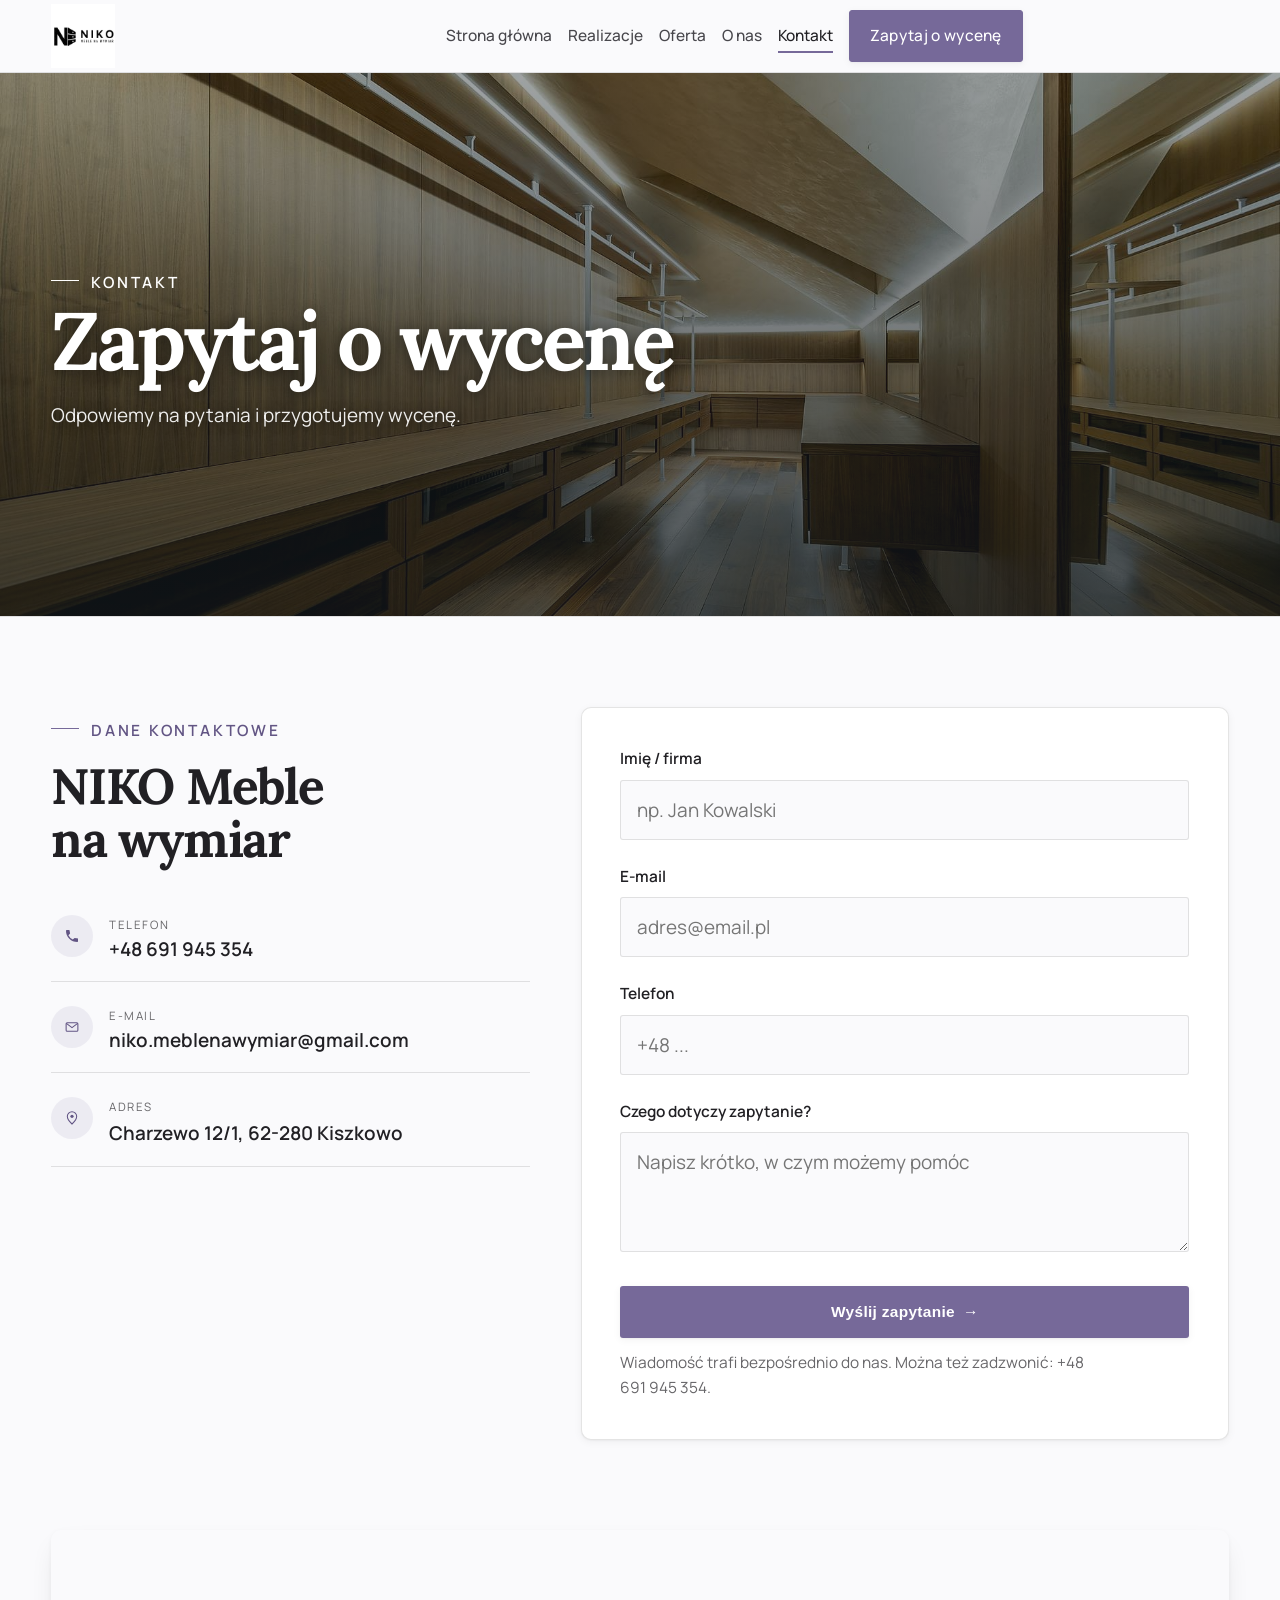
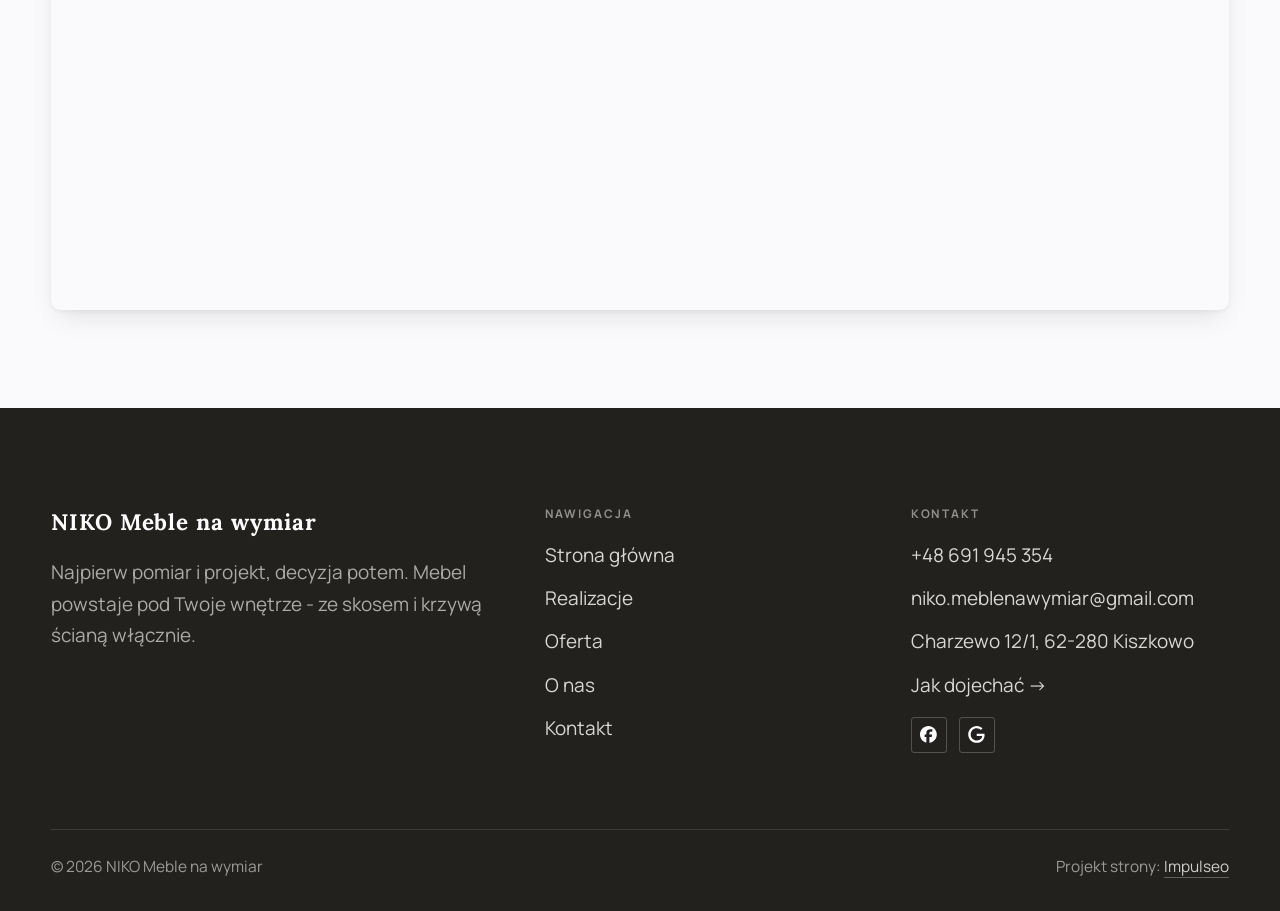
==== kontakt.html @ e1428717 "NIKO Meble na wymiar - demo strony (Impulseo)" ====
<!DOCTYPE html>
<html lang="pl">
<head>
<meta charset="UTF-8">
<meta name="viewport" content="width=device-width, initial-scale=1.0">
<title>Kontakt - NIKO Meble na wymiar</title>
<meta name="description" content="Kontakt NIKO Meble na wymiar - Charzewo 12/1, 62-280 Kiszkowo">
<link rel="canonical" href="https://kris20032.github.io/niko-meble-na-wymiar/kontakt.html">
<meta name="robots" content="noindex, nofollow">
<meta property="og:type" content="website">
<meta property="og:locale" content="pl_PL">
<meta property="og:site_name" content="NIKO Meble na wymiar">
<meta property="og:title" content="Kontakt - NIKO Meble na wymiar">
<meta property="og:description" content="Kontakt NIKO Meble na wymiar - Charzewo 12/1, 62-280 Kiszkowo">
<meta property="og:url" content="https://kris20032.github.io/niko-meble-na-wymiar/kontakt.html">
<meta property="og:image" content="https://kris20032.github.io/niko-meble-na-wymiar/img/og.jpg">
<meta property="og:image:width" content="1200">
<meta property="og:image:height" content="630">
<meta name="twitter:card" content="summary_large_image">
<link rel="preconnect" href="https://fonts.googleapis.com">
<link rel="preconnect" href="https://fonts.gstatic.com" crossorigin>
<link href="https://fonts.googleapis.com/css2?family=Lora:wght@500;600;700&family=Manrope:wght@400;500;600&display=swap" rel="stylesheet">
<link rel="stylesheet" href="assets/styles.css?v=0fdbaa91">
</head>
<body>

<header class="nav">
  <div class="wrap nav-inner">
    <a class="brand brand-has-logo" href="index.html"><img class="brand-logo" src="img/logo.jpg" alt="NIKO Meble na wymiar" width="720" height="720" decoding="async"></a>
    <nav class="nav-links">
      <a href="index.html">Strona główna</a>
      <a href="realizacje.html">Realizacje</a>
      <a href="oferta.html">Oferta</a>
      <a href="o-nas.html">O nas</a>
      <a href="kontakt.html" class="active" aria-current="page">Kontakt</a>
      <a href="kontakt.html" class="btn btn-accent">Zapytaj o wycenę</a>
    </nav>
    <button class="nav-toggle" aria-label="Menu"><span></span><span></span><span></span></button>
  </div>
</header>

<main>
<section class="pagehead">
  <img src="img/g8.jpg" alt="NIKO Meble na wymiar - Zapytaj o wycenę" width="1880" height="1253" decoding="async">
  <div class="wrap">
    <span class="eyebrow">Kontakt</span>
    <h1>Zapytaj o wycenę</h1>
    <p>Odpowiemy na pytania i przygotujemy wycenę.</p>
  </div>
</section>
<section>
  <div class="wrap contact-grid">
    <div class="reveal">
      <span class="eyebrow">Dane kontaktowe</span>
      <h2 style="margin:var(--space-4) 0 var(--space-6)">NIKO Meble na wymiar</h2>
      <div class="info-list">
        <div class="info-row"><div class="ic"><svg class="ico-tel" width="16" height="16" viewBox="0 0 24 24" fill="none" aria-hidden="true"><path d="M6.6 10.8a15.5 15.5 0 0 0 6.6 6.6l2.2-2.2a1 1 0 0 1 1-.24 11.4 11.4 0 0 0 3.6.58 1 1 0 0 1 1 1V20a1 1 0 0 1-1 1A17 17 0 0 1 3 4a1 1 0 0 1 1-1h3.5a1 1 0 0 1 1 1c0 1.25.2 2.46.58 3.6a1 1 0 0 1-.25 1l-2.23 2.2Z" fill="currentColor"/></svg></div><div><div class="lbl">Telefon</div><a class="val" href="tel:+48691945354">+48 691 945 354</a></div></div>
        <div class="info-row"><div class="ic"><svg class="ico-mail" width="16" height="16" viewBox="0 0 24 24" fill="none" aria-hidden="true"><rect x="3.2" y="5.5" width="17.6" height="13" rx="1.6" stroke="currentColor" stroke-width="1.6"/><path d="M4 7l8 6 8-6" stroke="currentColor" stroke-width="1.6" stroke-linecap="round" stroke-linejoin="round"/></svg></div><div><div class="lbl">E-mail</div><a class="val" href="mailto:niko.meblenawymiar@gmail.com">niko.meblenawymiar@gmail.com</a></div></div>
        <div class="info-row"><div class="ic"><svg class="ico-pin" width="16" height="16" viewBox="0 0 24 24" fill="none" aria-hidden="true"><path d="M12 21s7-6.1 7-11.5A7 7 0 0 0 5 9.5C5 14.9 12 21 12 21Z" stroke="currentColor" stroke-width="1.6" fill="none"/><circle cx="12" cy="9.5" r="2.4" fill="currentColor"/></svg></div><div><div class="lbl">Adres</div><div class="val">Charzewo 12/1, 62-280 Kiszkowo</div></div></div>
      </div>
    </div>
    <div class="reveal">
      <form class="form" action="https://formsubmit.co/niko.meblenawymiar@gmail.com" method="POST">
        <input type="hidden" name="_subject" value="Zapytanie ze strony NIKO Meble na wymiar">
        <input type="hidden" name="_captcha" value="false">
        <input type="hidden" name="_template" value="table">
        <div class="fld"><label for="name">Imię / firma</label><input id="name" name="name" type="text" placeholder="np. Jan Kowalski" required></div>
        <div class="fld"><label for="email">E-mail</label><input id="email" name="email" type="email" placeholder="adres@email.pl" required></div>
        <div class="fld"><label for="phone">Telefon</label><input id="phone" name="phone" type="tel" placeholder="+48 ..."></div>
        <div class="fld"><label for="msg">Czego dotyczy zapytanie?</label><textarea id="msg" name="message" placeholder="Napisz krótko, w czym możemy pomóc" required></textarea></div>
        <button type="submit" class="btn btn-accent" style="width:100%;justify-content:center">Wyślij zapytanie <span class="arr">→</span></button>
        <p class="note">Wiadomość trafi bezpośrednio do nas. Można też zadzwonić: +48 691 945 354.</p>
      </form>
    </div>
  </div>
</section>
<section style="padding-top:0">
  <div class="wrap reveal">
    <iframe class="map" title="NIKO Meble na wymiar - Charzewo" src="https://maps.google.com/maps?q=52.5599849%2C17.2980612&z=15&output=embed" loading="lazy" referrerpolicy="no-referrer-when-downgrade"></iframe>
  </div>
</section>
</main>

<footer>
  <div class="wrap">
    <div class="foot-grid">
      <div class="foot-brand">
        <div class="name">NIKO Meble na wymiar</div>
        <p>Najpierw pomiar i projekt, decyzja potem. Mebel powstaje pod Twoje wnętrze - ze skosem i krzywą ścianą włącznie.</p>
      </div>
      <div class="foot-col">
        <h4>Nawigacja</h4>
        <a href="index.html">Strona główna</a>
        <a href="realizacje.html">Realizacje</a>
        <a href="oferta.html">Oferta</a>
        <a href="o-nas.html">O nas</a>
        <a href="kontakt.html">Kontakt</a>
      </div>
      <div class="foot-col">
        <h4>Kontakt</h4>
        <a href="tel:+48691945354">+48 691 945 354</a>
        <a href="mailto:niko.meblenawymiar@gmail.com">niko.meblenawymiar@gmail.com</a>
        <p>Charzewo 12/1, 62-280 Kiszkowo</p>
        <a href="https://maps.google.com/?cid=1686531114501210269&g_mp=Cidnb29nbGUubWFwcy5wbGFjZXMudjEuUGxhY2VzLlNlYXJjaFRleHQQAhgEIAA" target="_blank" rel="noopener">Jak dojechać →</a>
      <div class="foot-soc">
        <a class="soc" href="https://www.facebook.com/p/NIKO-Meble-na-wymiar-100084933342491/" target="_blank" rel="noopener" aria-label="Facebook - NIKO Meble na wymiar"><svg viewBox="0 0 24 24" aria-hidden="true" focusable="false"><path d="M9.101 23.691v-7.98H6.627v-3.667h2.474v-1.58c0-4.085 1.848-5.978 5.858-5.978.401 0 .955.042 1.468.103a8.68 8.68 0 0 1 1.141.195v3.325a8.623 8.623 0 0 0-.653-.036 26.805 26.805 0 0 0-.733-.009c-.707 0-1.259.096-1.675.309a1.686 1.686 0 0 0-.679.622c-.258.42-.374.995-.374 1.752v1.297h3.919l-.386 2.103-.287 1.564h-3.246v8.245C19.396 23.238 24 18.179 24 12.044c0-6.627-5.373-12-12-12s-12 5.373-12 12c0 5.628 3.874 10.35 9.101 11.647Z" fill="currentColor"/></svg></a>
        <a class="soc" href="https://maps.google.com/?cid=1686531114501210269&g_mp=Cidnb29nbGUubWFwcy5wbGFjZXMudjEuUGxhY2VzLlNlYXJjaFRleHQQAhgEIAA" target="_blank" rel="noopener" aria-label="Google - NIKO Meble na wymiar"><svg viewBox="0 0 24 24" aria-hidden="true" focusable="false"><path d="M12.48 10.92v3.28h7.84c-.24 1.84-.853 3.187-1.787 4.133-1.147 1.147-2.933 2.4-6.053 2.4-4.827 0-8.6-3.893-8.6-8.72s3.773-8.72 8.6-8.72c2.6 0 4.507 1.027 5.907 2.347l2.307-2.307C18.747 1.44 16.133 0 12.48 0 5.867 0 .307 5.387.307 12s5.56 12 12.173 12c3.573 0 6.267-1.173 8.373-3.36 2.16-2.16 2.84-5.213 2.84-7.667 0-.76-.053-1.467-.173-2.053H12.48z" fill="currentColor"/></svg></a>
      </div>
      </div>
    </div>
    <div class="foot-bot">
      <span>© 2026 NIKO Meble na wymiar</span>
      <span>Projekt strony: <a class="foot-credit" href="https://impulseo.pl" target="_blank" rel="noopener">Impulseo</a></span>
    </div>
  </div>
</footer>
<div class="sticky-reserve"><a class="sr-book" href="kontakt.html">Zapytaj o wycenę</a><a class="sr-call" href="tel:+48691945354" aria-label="Zadzwoń"><svg class="ico-tel" width="16" height="16" viewBox="0 0 24 24" fill="none" aria-hidden="true"><path d="M6.6 10.8a15.5 15.5 0 0 0 6.6 6.6l2.2-2.2a1 1 0 0 1 1-.24 11.4 11.4 0 0 0 3.6.58 1 1 0 0 1 1 1V20a1 1 0 0 1-1 1A17 17 0 0 1 3 4a1 1 0 0 1 1-1h3.5a1 1 0 0 1 1 1c0 1.25.2 2.46.58 3.6a1 1 0 0 1-.25 1l-2.23 2.2Z" fill="currentColor"/></svg></a></div>
<div class="demo-wazne" data-do="2026-09-07" data-cykl="3" hidden><svg class="dw-ico" width="13" height="13" viewBox="0 0 24 24" fill="none" aria-hidden="true"><circle cx="12" cy="12" r="8.6" stroke="currentColor" stroke-width="1.8"/><path d="M12 7.2V12l3.3 2" stroke="currentColor" stroke-width="1.8" stroke-linecap="round"/></svg><span class="dw-txt"></span></div>

<script src="assets/main.js"></script>
</body>
</html>
---- assets/styles.css ----
/* ============================================================
   STOLBASZ — premium, architektoniczny B2B fit-out
   Jasna paleta, zero brązu. System wg premium-web-craft.
   Projekt strony: Impulseo (impulseo.pl)
   ============================================================ */

:root{
  /* PALETA — jasna, architektoniczna, chłodna */
  --paper:#F3F1EC;          /* główne tło */
  --paper-2:#E6E3DB;        /* sekcje alternatywne (chłodny jasny szary) */
  --paper-3:#E6E3DB;        /* delikatne wypełnienia */
  --ink:#23211E;            /* tekst główny — chłodny grafit */
  --ink-soft:#43403A;       /* nagłówki drugorzędne */
  --muted:#87837A;          /* tekst poboczny */
  --line:rgba(35,33,30,.12);/* hairline */
  --accent:#8A6B3C;         /* stonowany petrol-slate — jedyny akcent */
  --accent-d:#6E5430;
  --accent-soft:rgba(138,107,60,.10);
  --dark:#23211E;           /* sekcje ciemne (stopka/CTA) */

  /* HOVER ZDJĘĆ — JEDEN standard dla całego silnika (decyzja K. 04.08.2026, artefakt z wariantami).
     AKTUALNE (K.+Szymon 09.08.2026, wybór z artefaktu 6 wariantów): zoom 1.05 przy 1.4s -
     przy tak długim czasie mocniejszy kadr NIE skacze, tylko „oddycha". Poprzedni standard
     (1.02 / .55s z 04.08) odbierany jako dynamiczny i szybki.
     Spoczynek lekko przygaszony, ale TYLKO tam, gdzie jest mysz (@media hover:hover) —
     na telefonie zdjęcia zostają w pełnej jasności. */
  --img-zoom:1.05;                   /* K.+Szymon 09.08: wariant F z artefaktu porównawczego */
  --img-rest:brightness(.95) saturate(.99);
  --img-hot:brightness(1.06) saturate(1.05);
  --img-dur:1.4s;                    /* K.+Szymon 09.08 (wariant F): powoli = elegancko */
  --img-ease:cubic-bezier(.16,.84,.44,1);  /* miękki ogon, efekt „oddychania" */

  /* ODSTĘPY — skala 4/8 */
  --space-1:4px; --space-2:8px; --space-3:12px; --space-4:16px; --space-5:24px;
  --space-6:32px; --space-7:48px; --space-8:64px; --space-9:96px; --space-10:128px;

  /* TYPOGRAFIA — fluid clamp() (skala podbita 16.07.2026: większe, czytelniejsze litery — uwaga Adama) */
  --text-sm:clamp(.9rem,.87rem + .12vw,1rem);
  --text-base:clamp(1.08rem,1.04rem + .18vw,1.2rem);
  --text-lg:clamp(1.24rem,1.15rem + .34vw,1.44rem);
  --text-h3:clamp(1.34rem,1.22rem + .55vw,1.66rem);
  --text-h2:clamp(2.1rem,1.66rem + 2.1vw,3.1rem);
  --text-h1:clamp(2.9rem,2.1rem + 4vw,5.1rem);

  /* PROMIENIE — architektoniczne, raczej ostre */
  --r-sm:3px; --r-md:6px; --r-lg:10px;

  /* RUCH */
  --ease:cubic-bezier(.25,.46,.45,.94); --dur:.24s;

  /* CIENIE — miękkie, warstwowe */
  --sh-sm:0 1px 2px rgba(16,24,32,.04), 0 2px 8px rgba(16,24,32,.05);
  --sh-md:0 2px 6px rgba(16,24,32,.05), 0 12px 28px -8px rgba(16,24,32,.12);
  --sh-lg:0 6px 14px rgba(16,24,32,.07), 0 26px 56px -18px rgba(16,24,32,.22);

  --hairline:1px solid var(--line);

  --font-display:'Lora',serif;
  --font-body:'Manrope',sans-serif;
}

*{box-sizing:border-box;margin:0;padding:0}
html{scroll-behavior:smooth}
body{
  font-family:var(--font-body);
  font-size:var(--text-base);
  line-height:1.65;
  color:var(--ink);
  background:var(--paper);
  -webkit-font-smoothing:antialiased;
  text-rendering:optimizeLegibility;
}
img{max-width:100%;height:auto;display:block}  /* height:auto = width/height z atrybutów trzyma proporcje (TOP#12) */
a{color:inherit;text-decoration:none}

.wrap{width:min(92%,1180px);margin-inline:auto}
section{padding-block:clamp(52px,6.5vw,96px)}

h1,h2,h3{font-family:var(--font-display);font-weight:700;line-height:1.08;letter-spacing:-.02em;color:var(--ink)}
h1{font-size:var(--text-h1);letter-spacing:-.035em}
h2{font-size:var(--text-h2);letter-spacing:-.025em}
h3{font-size:var(--text-h3)}
/* MIARA — długość wiersza. WCAG 2.2 SC 1.4.8: max 80 znaków; Butterick: 45–90.
   68ch daje realnie 72–78 znaków polskiego tekstu, czyli z zapasem pod granicą.
   Wcześniej limit miał TYLKO <p> — <li>, <blockquote> i <dd> nie miały żadnego,
   i to jedyny powód, dla którego 23 bloki na dwóch oddanych stronach jadą po
   83–106 znaków w wierszu (pomiar 07.08.2026, bramka `miara`).
   ⚠️ Listy i definicje ograniczamy TYLKO bez klasy: `ul`/`ol` z klasą to u nas
   układ (siatki kafli, menu), a nie tekst ciągły — tam miarę wyznacza układ. */
/* 60ch, nie 68ch (K. 10.08): po zmianie fontów na węższe kroje (DM Sans i spółka)
   w 68ch mieściło się ~90 znaków - bramka pikselowa słusznie zgłaszała przekroczenie
   granicy 80. Pomiar na żywej przeglądarce: 60ch = 90 znaków, 53ch = ~78 znaków, czyli normę WCAG 1.4.8. */
:root{ --miara:53ch }
p{max-width:min(100%,var(--miara))}
blockquote,
ul:not([class])>li, ol:not([class])>li,
dl:not([class])>dd{max-width:min(100%,var(--miara))}

/* ⚠️ Świadomie BEZ wyjątku `.tile p,.card p,.svc p{max-width:none}`, choć nasuwa się sam:
   te akapity BYŁY już ograniczone (stare `p{max-width:65ch}`), więc „wyjątek" nie odblokowałby
   niczego nowego — tylko ROZLUŹNIŁ stan sprzed zmiany na wszystkich demach naraz.
   `figcaption` żadna z reguł wyżej nie dotyczy, więc też nie potrzebuje zwolnienia. */

/* ŁAMANIE. `balance` wyrównuje długości wierszy w nagłówku, `pretty` pilnuje ostatniego
   wiersza akapitu, żeby nie został w nim jeden wyraz. Obsługiwane od Chrome 117 /
   Safari 17.5; starsze przeglądarki po prostu ignorują tę własność.
   `text-wrap:pretty` nie występowało dotąd ANI RAZ w silniku ani w repo klientów. */
h1,h2,h3,.lead,.lede{text-wrap:balance}
p,li,blockquote,dd{text-wrap:pretty}

.eyebrow{
  font-family:var(--font-body);
  font-size:var(--text-sm);
  font-weight:600;
  letter-spacing:.18em;
  text-transform:uppercase;
  color:var(--accent);
  display:inline-flex;align-items:center;gap:var(--space-3);
}
/* flex:none + margin-top = kreska trzyma się PIERWSZEJ linii. Wcześniej align-items:center
   centrowało ją względem całego bloku i przy zawinięciu (długi kicker typu
   „…WNĘTRZ · LESZNO · OD 2019") druga linia lądowała z brzydkim wcięciem. */
.eyebrow{align-items:flex-start}
.eyebrow>*,.eyebrow{text-wrap:balance}   /* dlugi kicker lamal sie na sierote typu samo „2019" w drugiej linii */
.eyebrow::before{content:"";width:28px;height:1px;background:var(--accent);display:inline-block;flex:none;margin-top:.62em}

.muted{color:var(--muted)}
.lead{font-size:var(--text-lg);line-height:1.55;color:var(--ink-soft);max-width:50ch}

/* ---------- BUTTONS ---------- */
.btn{
  display:inline-flex;align-items:center;gap:var(--space-2);
  font-weight:600;font-size:var(--text-sm);letter-spacing:.02em;
  padding:var(--space-4) var(--space-6);
  border-radius:var(--r-sm);
  transition:transform var(--dur) var(--ease),box-shadow var(--dur) var(--ease),background var(--dur) var(--ease);
  cursor:pointer;border:1px solid transparent;
}
.btn-accent{background:var(--accent);color:#fff;box-shadow:var(--sh-sm)}
.btn-accent:hover{background:var(--accent-d);transform:translateY(-2px);box-shadow:var(--sh-md)}
.btn-accent:active{transform:translateY(0);box-shadow:var(--sh-sm)}
.btn-ghost{background:transparent;color:var(--ink);border-color:var(--line)}
.btn-ghost:hover{border-color:var(--accent);color:var(--accent);transform:translateY(-2px)}
.btn-light{background:#fff;color:var(--ink);box-shadow:var(--sh-sm)}
.btn-light:hover{transform:translateY(-2px);box-shadow:var(--sh-md)}
.btn .arr{transition:transform var(--dur) var(--ease)}
.btn:hover .arr{transform:translateX(4px)}

/* ---------- NAV ---------- */
.nav{
  position:sticky;top:0;z-index:50;
  background:color-mix(in srgb,var(--paper) 88%,transparent);
  backdrop-filter:saturate(140%) blur(10px);
  border-bottom:var(--hairline);
}
.nav-inner{display:flex;align-items:center;justify-content:space-between;gap:var(--space-5);height:72px}
/* ANTY-NACHODZENIE (K. 05.08.2026): długa nazwa firmy + przycisk z pełnym numerem nie mieściły się w pasku
   i flex ściskał linki PONIŻEJ ich treści - "Kontakt" wchodził na ramkę "Zadzwoń +48 ...". Teraz ustępuje
   nazwa marki (skrót wielokropkiem), a menu i przycisk nigdy się nie kurczą ani nie zachodzą na siebie. */
.brand{display:flex;flex-direction:column;line-height:1;min-width:0;flex:0 1 auto}
.brand .name{font-family:var(--font-display);font-weight:800;font-size:1.35rem;letter-spacing:.04em;white-space:nowrap;overflow:hidden;text-overflow:ellipsis}
.brand .sub{font-size:.62rem;letter-spacing:.34em;text-transform:uppercase;color:var(--muted);margin-top:5px;white-space:nowrap;overflow:hidden;text-overflow:ellipsis}
.nav-links{display:flex;align-items:center;gap:var(--space-6);flex:0 0 auto}
.nav-links a{font-size:var(--text-sm);font-weight:500;color:var(--ink-soft);position:relative;padding-block:4px;white-space:nowrap;transition:color var(--dur) var(--ease)}
.nav-links a::after{content:"";position:absolute;left:0;bottom:0;width:0;height:1.5px;background:var(--accent);transition:width var(--dur) var(--ease)}
.nav-links a:hover,.nav-links a.active{color:var(--ink)}
.nav-links a:hover::after,.nav-links a.active::after{width:100%}
.nav-links .btn{padding:var(--space-2) var(--space-5)}
/* przyciski w nav: właściwy kolor (przebij .nav-links a) + bez podkreślenia */
.nav-links a.btn-accent{color:#fff}
.nav-links a.btn-ghost,.nav-links a.btn-light{color:var(--ink)}
/* CTA w pasku: NIE podkreślenie spod linków menu, ale ten sam przelatujący błysk,
   co na wszystkich innych przyciskach (zgłoszenie K. 13.08.2026 - „na hero jest efekt
   światła przechodzącego przez przycisk, na navbarze go nie ma, a mają być identyczne").
   Reguła `.nav-links a::after` jest silniejsza od `.btn::after`, więc trzeba jej
   geometrię wyzerować i wpisać połysk z nazwy - samo `display:none` gasiło efekt. */
.nav-links a.btn::after{
  display:block;content:"";position:absolute;inset:0;z-index:-1;pointer-events:none;
  inset:0;width:auto;height:auto;border-radius:inherit;   /* kasuje geometrię podkreślenia (width:0;height:1.5px) */
  background:linear-gradient(100deg,transparent 32%,rgba(255,255,255,.20) 50%,transparent 68%);
  translate:-120% 0}
@media (prefers-reduced-motion:no-preference){
  .nav-links a.btn:hover::after{translate:120% 0;transition:translate .75s var(--mt-ease,cubic-bezier(.16,.84,.44,1))}
}
.nav-toggle{display:none;background:none;border:none;cursor:pointer;flex-direction:column;gap:5px;padding:8px}
.nav-toggle span{width:24px;height:2px;background:var(--ink);transition:var(--dur)}
/* Ciasny zakres MIĘDZY menu mobilnym a pełnym pulpitem: zbijamy odstępy i nazwę marki,
   żeby wszystko zmieściło się naturalnie, zanim w ogóle dojdzie do skracania wielokropkiem. */
@media(max-width:1280px) and (min-width:921px){
  .nav-links{gap:var(--space-4)}
  .nav-links .btn{padding:var(--space-2) var(--space-4)}
  .brand .name{font-size:1.15rem}
}

/* ---------- HERO (split) ---------- */
.hero{position:relative;overflow:hidden;border-bottom:var(--hairline)}
.hero-grid{display:grid;grid-template-columns:1.05fr .95fr;gap:clamp(24px,4vw,60px);align-items:center;
  padding-block:clamp(36px,4.5vw,64px)}
.hero-copy .eyebrow{margin-bottom:var(--space-5)}
.hero-copy h1{margin-bottom:var(--space-5)}
.hero-copy .lead{margin-bottom:var(--space-7)}
.hero-actions{display:flex;flex-wrap:wrap;gap:var(--space-4)}
.hero-art{position:relative;aspect-ratio:4/3;border-radius:var(--r-lg);overflow:hidden;box-shadow:var(--sh-lg)}
.hero-art img{width:100%;height:100%;object-fit:cover}
.hero-art::after{content:"";position:absolute;inset:0;background:linear-gradient(180deg,transparent 55%,rgba(18,24,28,.28))}
.hero-badge{position:absolute;left:var(--space-5);bottom:var(--space-5);z-index:2;
  background:rgba(252,252,251,.94);backdrop-filter:blur(4px);
  border-radius:var(--r-md);padding:var(--space-4) var(--space-5);box-shadow:var(--sh-md);max-width:78%}
.hero-badge strong{display:block;font-family:var(--font-display);font-size:1rem;letter-spacing:-.01em}
.hero-badge span{font-size:var(--text-sm);color:var(--muted)}

/* ---------- HERO duży / kinowy (strona główna) ---------- */
.hero-cine{position:relative;min-height:clamp(560px,82vh,840px);min-height:clamp(560px,82svh,840px);display:flex;align-items:center;overflow:hidden;border-bottom:var(--hairline)}
.hero-cine>img{position:absolute;inset:0;width:100%;height:100%;object-fit:cover;z-index:0}
.hero-cine::after{content:"";position:absolute;inset:0;z-index:1;
  background:linear-gradient(95deg,rgba(13,18,23,.86) 0%,rgba(13,18,23,.64) 32%,rgba(13,18,23,.24) 62%,rgba(13,18,23,.04) 100%)}
.hero-cine .wrap{position:relative;z-index:2;padding-block:var(--space-8)}
.hero-cine .hero-copy{max-width:660px}
.hero-cine .eyebrow{color:#fff;margin-bottom:var(--space-5)}
.hero-cine .eyebrow::before{background:#fff}
.hero-cine h1{color:#fff;margin-bottom:var(--space-5);font-size:clamp(2.9rem,2rem + 4.4vw,5.2rem);text-wrap:balance}
.hero-cine .lead{color:rgba(255,255,255,.92);max-width:48ch;margin-bottom:var(--space-7)}
.hero-cine .hero-actions{display:flex;flex-wrap:wrap;gap:var(--space-4)}
/* NISKIE OKNO (laptop z dokiem i paskami przeglądarki ma ~700-780 px wysokości widoku):
   H1 do 5.2rem + długi lead nie mieściły się i przyciski wypadały POD krawędź ekranu -
   klient widział stronę bez ani jednego CTA. Skalujemy w dół, zamiast przycinać treść. */
@media(min-width:821px) and (max-height:820px){
  .hero-cine{min-height:clamp(520px,94svh,780px)}
  .hero-cine .wrap{padding-block:var(--space-6)}
  .hero-cine h1{font-size:clamp(2.2rem,1.5rem + 2.6vw,3.6rem);margin-bottom:var(--space-4)}
  .hero-cine .eyebrow{margin-bottom:var(--space-4)}
  .hero-cine .lead{margin-bottom:var(--space-5);max-width:44ch}
}
@media(max-width:680px){
  .hero-cine{min-height:clamp(520px,76vh,640px);min-height:clamp(520px,76svh,640px);align-items:flex-end}
  .hero-cine::after{background:linear-gradient(0deg,rgba(13,18,23,.9) 6%,rgba(13,18,23,.45) 55%,rgba(13,18,23,.25) 100%)}
  .hero-cine .wrap{padding-bottom:var(--space-9)}
  /* TELEFON (~90% oglądających): lead potrafił zająć 8 linii i zepchnąć CTA poza pierwszy ekran.
     Zwężamy interlinię i skalę - treści nie ucinamy, bo to ona sprzedaje. */
  .hero-cine .lead{font-size:.98rem;line-height:1.5;margin-bottom:var(--space-5)}
  .hero-cine .eyebrow{font-size:.72rem;letter-spacing:.13em;margin-bottom:var(--space-4)}
  .hero-cine .eyebrow::before{width:20px}
  .hero-cine h1{margin-bottom:var(--space-4)}
}

/* full-bleed hero variant (podstrony) */
.pagehead{position:relative;min-height:46vh;min-height:46svh;display:flex;align-items:flex-end;overflow:hidden;border-bottom:var(--hairline)}
.pagehead img{position:absolute;inset:0;width:100%;height:100%;object-fit:cover}
/* 10.08.2026 (decyzja K.): mocniejsze przyciemnienie + cień pod tekstem. Bramka mierzyła na
   nagłówkach podstron 3,38-3,43:1 przy wymaganych 4,5 — jasne zdjęcie (hala, śnieg, niebo)
   podchodziło pod biały tekst. Zdjęcia klientów są różne, więc kontrast musi dawać WARSTWA,
   a nie szczęśliwy dobór kadru. */
.pagehead::after{content:"";position:absolute;inset:0;background:linear-gradient(180deg,rgba(18,24,28,.40),rgba(18,24,28,.76))}
.pagehead .wrap{position:relative;z-index:2;padding-block:var(--space-9);color:#fff}
.pagehead h1{color:#fff;max-width:18ch;text-shadow:0 2px 16px rgba(0,0,0,.55)}
.pagehead .eyebrow{color:#fff}
.pagehead .eyebrow::before{background:#fff}
.pagehead p{color:rgba(255,255,255,.92);margin-top:var(--space-4);max-width:54ch;text-shadow:0 1px 12px rgba(0,0,0,.5)}

/* ---------- STRIP (pasek skrótów / liczby) ---------- */
.strip{background:var(--dark);color:#fff}
/* PASEK HASEŁ — standard 04.08.2026 (decyzja K.): 5 haseł w JEDNYM rzędzie, tekst WYŚRODKOWANY,
   węższe marginesy boczne niż reszta strony (pasek ma iść szerzej), równe wysokości kolumn. */
.strip .wrap{width:min(96%,1440px);display:grid;grid-template-columns:repeat(5,1fr);
  gap:var(--space-5);padding-block:var(--space-7);align-items:stretch}
.strip .item .k{font-family:var(--font-display);font-size:clamp(1.05rem,.82rem + .85vw,1.55rem);
  font-weight:800;letter-spacing:-.02em;color:#fff;line-height:1.18;text-wrap:balance}
.strip .item .v{font-size:var(--text-sm);color:rgba(255,255,255,.66);margin-top:var(--space-2);line-height:1.4}
.strip .item{border-left:2px solid var(--accent);padding-inline:var(--space-4);
  text-align:center;display:flex;flex-direction:column;justify-content:center}
/* liczba kolumn = liczba haseł, żeby ostatnie nie zostawało samo w drugim rzędzie.
   Klasę n-N nadaje multipage.py; domyślnie (bez klasy) pasek jest 5-kolumnowy. */
.strip.n-2 .wrap{grid-template-columns:repeat(2,1fr)}
.strip.n-3 .wrap{grid-template-columns:repeat(3,1fr)}
.strip.n-4 .wrap{grid-template-columns:repeat(4,1fr);gap:var(--space-6)}
.strip.n-4 .item .k{font-size:clamp(1.3rem,1rem + 1.1vw,2rem)}
.strip.n-6 .wrap{grid-template-columns:repeat(6,1fr);gap:var(--space-4)}
.strip.n-6 .item .k{font-size:clamp(.98rem,.8rem + .7vw,1.35rem)}
/* równe łamanie: zamiast "długa linia + jedno słowo" obie linie zbliżonej długości */
.strip .item .k{text-wrap:balance}

/* ---------- SECTION HEAD ---------- */
.head{max-width:48rem;margin-bottom:var(--space-8)}
.head.center{margin-inline:auto;text-align:center}
.head .eyebrow{margin-bottom:var(--space-4)}
.head h2{margin-bottom:var(--space-4)}
.head p{color:var(--muted);font-size:var(--text-lg);line-height:1.55}
.head.center p{margin-inline:auto}

/* ---------- INTRO SPLIT ---------- */
.split{display:grid;grid-template-columns:.92fr 1.08fr;gap:clamp(28px,5vw,80px);align-items:center}
.split.rev{grid-template-columns:1.08fr .92fr}
.split.rev .split-art{order:-1}
.split-art{position:relative;aspect-ratio:5/4;border-radius:var(--r-lg);overflow:hidden;box-shadow:var(--sh-lg)}
.split-art img{width:100%;height:100%;object-fit:cover}
.split-copy h2{margin-bottom:var(--space-5)}
.split-copy p+p{margin-top:var(--space-4)}
.split-copy .btn{margin-top:var(--space-6)}

/* ---------- SERVICES (zakres) ---------- */
.svc-grid{display:grid;grid-template-columns:repeat(auto-fit,minmax(280px,1fr));gap:var(--space-5)}
.svc{background:#fff;border:var(--hairline);border-radius:var(--r-md);padding:var(--space-7) var(--space-6);
  transition:transform var(--dur) var(--ease),box-shadow var(--dur) var(--ease),border-color var(--dur) var(--ease);
  position:relative;overflow:hidden}
.svc::before{content:"";position:absolute;left:0;top:0;width:3px;height:0;background:var(--accent);transition:height var(--dur) var(--ease)}
.svc:hover{transform:translateY(-4px);box-shadow:var(--sh-md);border-color:transparent}
.svc:hover::before{height:100%}
.svc .ic{font-family:var(--font-display);font-size:.8rem;font-weight:700;letter-spacing:.12em;color:var(--accent);margin-bottom:var(--space-4)}
.svc h3{margin-bottom:var(--space-3);font-size:1.22rem}
.svc p{color:var(--muted);font-size:var(--text-base);line-height:1.6}

/* big detailed service rows */
.svc-row{display:grid;grid-template-columns:.8fr 1.2fr;gap:clamp(20px,4vw,60px);align-items:center;padding-block:var(--space-8)}
.svc-row+.svc-row{border-top:var(--hairline)}
.svc-row.rev{grid-template-columns:1.2fr .8fr}
/* Naprzemienny układ wierszy oferty: co drugi wiersz ma zdjęcie po PRAWEJ.
   Było `order:-1` — martwy kod, bo zdjęcie i tak jest pierwszym dzieckiem w HTML,
   więc wszystkie wiersze wyglądały identycznie (zdjęcie zawsze z lewej), a `rev`
   zmieniało tylko szerokość kolumn. Znalezione 29.07.2026 przy różnicowaniu kierunków
   animacji (pomiar pozycji: art.mid 390/502 przy row.mid 756 — zawsze lewa strona). */
.svc-row.rev .svc-row-art{order:2}
.svc-row-art{aspect-ratio:4/3;border-radius:var(--r-md);overflow:hidden;box-shadow:var(--sh-md)}
.svc-row-art img{width:100%;height:100%;object-fit:cover}
.svc-row h3{font-size:1.5rem;margin-bottom:var(--space-4)}
.svc-row .num{font-family:var(--font-display);font-size:.85rem;font-weight:700;letter-spacing:.14em;color:var(--accent);display:block;margin-bottom:var(--space-3)}
.svc-row ul{list-style:none;margin-top:var(--space-4);display:flex;flex-direction:column;gap:var(--space-2)}
.svc-row li{position:relative;padding-left:var(--space-5);color:var(--muted);font-size:var(--text-base)}
.svc-row li::before{content:"";position:absolute;left:0;top:.62em;width:8px;height:1px;background:var(--accent)}

/* ---------- GALLERY (realizacje) ---------- */
.gallery{display:grid;grid-template-columns:repeat(12,1fr);gap:var(--space-4);grid-auto-rows:200px}
/* GALERIA MASONRY — pionowe zdjęcia (portrety beauty/wellness) bez przycinania: kolumny, height auto */
.gallery-masonry{column-count:3;column-gap:var(--space-4)}
@media(max-width:900px){.gallery-masonry{column-count:2}}
@media(max-width:560px){.gallery-masonry{column-count:1}}
.gallery-masonry .m-tile{break-inside:avoid;margin:0 0 var(--space-4);padding:0;position:relative;overflow:hidden;border-radius:var(--r-md);border:1px solid var(--line)}
.gallery-masonry .m-tile img{width:100%;height:auto;display:block}
.gallery-masonry .m-tile .cap{position:absolute;left:0;right:0;bottom:0;padding:var(--space-4);color:#fff;background:linear-gradient(0deg,rgba(0,0,0,.55),transparent);font-size:var(--text-sm)}
.gallery-masonry .m-tile .cap small{display:block;font-weight:400;opacity:.78;letter-spacing:.04em;text-transform:uppercase;font-size:.66rem;margin-top:3px}
.tile{position:relative;overflow:hidden;border-radius:var(--r-md);box-shadow:var(--sh-sm);
  transition:transform var(--dur) var(--ease),box-shadow var(--dur) var(--ease)}
.tile img{width:100%;height:100%;object-fit:cover;
  transition:transform var(--img-dur) var(--img-ease),filter var(--img-dur) var(--img-ease)}
.tile:hover{box-shadow:var(--sh-md)}
.tile .cap{position:absolute;left:0;right:0;bottom:0;padding:var(--space-5) var(--space-4) var(--space-4);
  /* mocniejszy spad + cien pod tekstem: na JASNYCH zdjeciach klienta (biale fronty, sciany)
     slaby gradient dawal kontrast ~1.5:1 zamiast wymaganych 3.6:1 (bramka wygladu, 10.08.2026) */
  background:linear-gradient(transparent 10%,rgba(18,24,28,.55) 40%,rgba(18,24,28,.88) 68%,rgba(18,24,28,.99));color:#fff;
  text-shadow:0 1px 2px rgba(0,0,0,.85),0 2px 10px rgba(0,0,0,.55);
  font-size:var(--text-sm);font-weight:600;letter-spacing:.01em;
  opacity:0;transform:translateY(8px);transition:var(--dur) var(--ease)}
.tile:hover .cap{opacity:1;transform:translateY(0)}
.tile .cap small{display:block;font-weight:400;opacity:.78;letter-spacing:.04em;text-transform:uppercase;font-size:.66rem;margin-top:3px}
/* bento spans */
.t-wide{grid-column:span 6}
.t-tall{grid-column:span 6;grid-row:span 2}
.t-std{grid-column:span 6}
.t-third{grid-column:span 4}
.t-two3{grid-column:span 8}

/* ---------- TRUST / WIARYGODNOŚĆ ---------- */
.trust{background:var(--paper-2)}
.trust-grid{display:grid;grid-template-columns:repeat(auto-fit,minmax(240px,1fr));gap:var(--space-5);margin-top:var(--space-7)}
.trust-card{background:#fff;border-radius:var(--r-md);padding:var(--space-7) var(--space-6);box-shadow:var(--sh-sm);border-top:3px solid var(--accent)}
.trust-card .big{font-family:var(--font-display);font-size:clamp(1.8rem,1.3rem + 1.6vw,2.6rem);font-weight:800;letter-spacing:-.02em;color:var(--ink);line-height:1}
.trust-card h3{font-size:1.12rem;margin:var(--space-3) 0 var(--space-2)}
.trust-card p{color:var(--muted);font-size:var(--text-base);line-height:1.55}

/* ---------- CTA band ---------- */
.cta{background:var(--dark);color:#fff;position:relative;overflow:hidden}
/* telefon w CTA: na ciemnym tle biały (domyślnie), rodziny z JASNYM tłem CTA
   nadpisują to u siebie - wcześniej kolor siedział w stylu inline i wygrywał z rodziną. */
.cta .btn-ghost-cta{color:#fff;border-color:rgba(255,255,255,.3)}
.cta .wrap{display:grid;grid-template-columns:1.4fr .6fr;gap:var(--space-7);align-items:center;position:relative;z-index:2}
.cta h2{color:#fff;max-width:20ch}
.cta p{color:rgba(255,255,255,.74);margin-top:var(--space-4)}
.cta-actions{display:flex;flex-direction:column;gap:var(--space-3);align-items:flex-start}
.cta::before{content:"";position:absolute;right:-80px;top:-80px;width:360px;height:360px;border-radius:50%;
  background:radial-gradient(circle,var(--accent-soft),transparent 70%)}

/* ---------- CONTACT ---------- */
.contact-grid{display:grid;grid-template-columns:.85fr 1.15fr;gap:clamp(28px,4vw,56px);align-items:start}
.info-list{display:flex;flex-direction:column;gap:var(--space-2)}
.info-row{display:flex;gap:var(--space-4);align-items:flex-start;padding-block:var(--space-4);border-bottom:var(--hairline)}
.info-row .ic{flex:none;width:42px;height:42px;display:grid;place-items:center;border-radius:50%;
  background:var(--accent-soft);color:var(--accent);font-size:1.05rem}
.info-row .lbl{font-size:.72rem;letter-spacing:.14em;text-transform:uppercase;color:var(--muted)}
.info-row .val{font-weight:600;font-size:var(--text-base);margin-top:2px}
.info-row a.val:hover{color:var(--accent)}
.map{border:none;border-radius:var(--r-lg);box-shadow:var(--sh-md);width:100%;height:100%;min-height:380px;filter:grayscale(.2) contrast(1.02)}
.form{background:#fff;border:var(--hairline);border-radius:var(--r-lg);padding:clamp(24px,3vw,40px);box-shadow:var(--sh-sm)}
.form .fld{margin-bottom:var(--space-5)}
.form label{display:block;font-size:var(--text-sm);font-weight:600;margin-bottom:var(--space-2)}
.form input,.form textarea{width:100%;font-family:inherit;font-size:var(--text-base);color:var(--ink);
  padding:var(--space-4);border:var(--hairline);border-radius:var(--r-sm);background:var(--paper);transition:border-color var(--dur)}
.form input:focus,.form textarea:focus{outline:none;border-color:var(--accent);background:#fff}
.form textarea{resize:vertical;min-height:120px}
.form .note{font-size:var(--text-sm);color:var(--muted);margin-top:var(--space-3)}

/* ---------- FOOTER ---------- */
footer{background:var(--dark);color:#fff;padding-block:var(--space-9) var(--space-6)}
.foot-grid{display:grid;grid-template-columns:1.4fr 1fr 1fr;gap:var(--space-7);margin-bottom:var(--space-8)}
.foot-brand .name{font-family:var(--font-display);font-weight:800;font-size:1.4rem;letter-spacing:.04em}
.foot-brand p{color:rgba(255,255,255,.62);margin-top:var(--space-4);font-size:var(--text-base);max-width:38ch}
.foot-col h4{font-size:.74rem;letter-spacing:.16em;text-transform:uppercase;color:rgba(255,255,255,.5);margin-bottom:var(--space-4)}
.foot-col a,.foot-col p{display:block;color:rgba(255,255,255,.82);font-size:var(--text-base);margin-bottom:var(--space-3)}
.foot-col a:hover{color:#fff}
.foot-bot{border-top:1px solid rgba(255,255,255,.12);padding-top:var(--space-5);display:flex;justify-content:space-between;flex-wrap:wrap;gap:var(--space-3);
  font-size:var(--text-sm);color:rgba(255,255,255,.55)}
.foot-bot a:hover{color:#fff}
/* Podpis w stopce = klikalny link do impulseo.pl (31.07.2026). Ma być WIDOCZNIE klikalny,
   ale nie krzyczeć - stąd sam kolor jaśniejszy + delikatne podkreślenie na najeździe. */
.foot-bot a.foot-credit{color:rgba(255,255,255,.78);text-decoration:none;border-bottom:1px solid rgba(255,255,255,.28)}
.foot-bot a.foot-credit:hover{color:#fff;border-bottom-color:#fff}

/* ---------- REVEAL ---------- */
.reveal{opacity:0;transform:translateY(22px);transition:opacity .6s var(--ease),transform .6s var(--ease)}
.reveal.in{opacity:1;transform:none}

/* ---------- RESPONSIVE ---------- */
@media(max-width:920px){
  .hero-grid,.split,.split.rev,.svc-row,.svc-row.rev,.cta .wrap,.contact-grid,.foot-grid{grid-template-columns:1fr}
  .split.rev .split-art,.svc-row.rev .svc-row-art{order:0}
  .hero-art{aspect-ratio:16/10;max-height:420px}
  .strip .wrap,.strip.n-2 .wrap,.strip.n-3 .wrap,.strip.n-4 .wrap,.strip.n-6 .wrap{grid-template-columns:repeat(2,1fr);gap:var(--space-6)}
  .strip .item .k,.strip.n-6 .item .k{font-size:clamp(1.3rem,1.1rem + 1vw,2rem)}
  .gallery{grid-auto-rows:180px}
  .t-wide,.t-tall,.t-std,.t-third,.t-two3{grid-column:span 6}
  .t-tall{grid-row:span 1}
  .cta-actions{flex-direction:row;flex-wrap:wrap}
  .foot-grid{gap:var(--space-6)}
}
@media(max-width:680px){
  .nav-links{position:fixed;inset:72px 0 auto 0;background:var(--paper);flex-direction:column;align-items:stretch;
    gap:0;padding:var(--space-4) 6%;border-bottom:var(--hairline);box-shadow:var(--sh-md);
    transform:translateY(-120%);transition:transform var(--dur) var(--ease)}
  .nav-links.open{transform:translateY(0)}
  .nav-links a{padding-block:var(--space-4);border-bottom:var(--hairline)}
  .nav-links .btn{margin-top:var(--space-3);justify-content:center}
  .nav-toggle{display:flex}
  .strip .wrap,.strip.n-2 .wrap,.strip.n-3 .wrap,.strip.n-4 .wrap,.strip.n-6 .wrap{grid-template-columns:1fr}
  .gallery{grid-template-columns:repeat(6,1fr)}
  .foot-grid{grid-template-columns:1fr}
}
@media(prefers-reduced-motion:reduce){
  /* audyt 09.08 TOP#14: samo skrócenie duration przy animacji INFINITE = stroboskop
     (pętla .01ms miga ekranem); iteration-count:1 gasi pętlę naprawdę. Pseudoelementy
     też - tła hero (gastro/studio) animują ::before/img, blanket na * ich nie łapał. */
  *,*::before,*::after{animation-duration:.01ms!important;animation-iteration-count:1!important;animation-delay:0s!important;transition:none!important}
  .reveal{opacity:1!important;transform:none!important}
  html{scroll-behavior:auto}
}

/* ============================================================
   PREMIUM LAYER — destylat deep-researchu branż (anty-AI, spokój).
   Zmienne STOLBASZ (--accent/--ink/--paper/--line/--dark). Ruch ledwo
   zauważalny, krzywa cubic-bezier(.16,.84,.44,1); prefers-reduced-motion
   pokryte blanketem wyżej. Karty hairline zamiast cieni = #1 sygnał „nie-AI".
   ============================================================ */

/* więcej oddechu między sekcjami (liderzy: 110-130px) */
section{padding-block:clamp(64px,8vw,128px)}

/* 1) Aksamitny reveal — dłuższa, miękka krzywa zamiast „skoku" */
.reveal{transition:opacity .9s cubic-bezier(.16,.84,.44,1),transform .9s cubic-bezier(.16,.84,.44,1);will-change:opacity,transform}
/* stagger TYLKO w galerii (tam pozycja = porządek dzieci) */
.gallery .reveal:nth-child(2){transition-delay:.07s}
.gallery .reveal:nth-child(3){transition-delay:.14s}
.gallery .reveal:nth-child(4){transition-delay:.21s}
.gallery .reveal:nth-child(5){transition-delay:.28s}
.gallery .reveal:nth-child(6){transition-delay:.35s}

/* 2) Hero STATYCZNY na .hero-cine — Ken Burns CAŁKIEM WYŁĄCZONY 26.06 (3. zgłoszenie Szymona).
   GENEZA: animowanie scale na <img> hero z teksturami (cegły/framugi) re-samplinguje obraz
   klatka po klatce → na części ekranów drobne drganie/shimmer = „heroshot się trzęsie".
   translateY usunięto wcześniej, scale-only + will-change/GPU NIE wystarczyły do GWARANCJI gładkości.
   Krzysztof zażądał pewności („make sure, że błąd się nie pojawi") > efekt. Zero animacji = 0% drgania.
   Delikatny zoom zostaje TYLKO w pełnoekranowych hero gastro/studio (hg-bg/hs-bg — tło, inny
   mechanizm, chwalone, nigdy nie zgłaszane). NIE wracać do KB na .hero-cine bez realnego testu
   na sprzęcie klienta — to ryzyko regresji „trzęsienia”. */
/* BEZPIECZNY "wow" na hero = jednorazowy FADE-IN (opacity), nie zoom.
   opacity nie dotyka bitmapy → gładkie na KAŻDYM zdjęciu/ekranie/GPU, zero ryzyka migotania.
   Geometryczny ruch (scale/translate) na .hero-cine jest ZAKAZANY (bramka pilnuje). */
@keyframes heroFade{from{opacity:0}to{opacity:1}}
.hero-cine>img{transform:none;animation:heroFade 1.1s ease-out both}

/* 3) Akcentowy hairline pod nagłówkiem sekcji, który „rysuje się" przy wejściu */
.head h2{position:relative;padding-bottom:18px}
.head h2::after{content:"";position:absolute;left:0;bottom:0;height:1px;width:0;background:var(--accent);transition:width 1s cubic-bezier(.16,.84,.44,1) .15s}
.head.center h2::after{left:50%;transform:translateX(-50%)}
.head.reveal.in h2::after,.head.center.reveal.in h2::after{width:54px}

/* 4) Karty HAIRLINE zamiast cieni/zaokrągleń (najmocniejszy anty-AI detal) */
.svc{background:transparent;border:1px solid var(--line);border-radius:var(--r-sm);box-shadow:none}
.svc:hover{box-shadow:none;border-color:var(--accent);transform:translateY(-3px)}
.trust-card{background:transparent;box-shadow:none;border:1px solid var(--line);border-top:2px solid var(--accent);border-radius:var(--r-sm)}
.tile{box-shadow:none;border-radius:var(--r-sm)}
.tile:hover{box-shadow:none}

/* 5) Sticky-nav kondensuje się po przewinięciu (sygnał dopracowania) */
.nav{transition:box-shadow .4s ease,background .4s ease}
.nav.is-stuck{box-shadow:0 1px 0 var(--line),0 14px 30px -24px rgba(0,0,0,.45)}
.nav-inner{transition:height .35s var(--ease)}
.nav.is-stuck .nav-inner{height:60px}

/* 6) MANIFESTO — pełnoekranowy cytat-bohater (zastępuje generyczne „Dlaczego my") */
.manifesto{background:var(--paper-2);text-align:center}
.manifesto .wrap{max-width:60rem}
.manifesto p{font-family:var(--font-display);font-style:italic;font-size:clamp(1.6rem,1rem + 2.4vw,2.8rem);line-height:1.32;color:var(--ink-soft);margin-inline:auto;max-width:26ch;position:relative;padding-top:var(--space-8)}
.manifesto p::before{content:"";position:absolute;top:0;left:50%;transform:translateX(-50%);width:54px;height:1px;background:var(--accent)}
.manifesto p span{color:var(--accent);font-style:italic}

/* 7) GATEWAYS — 3 duże bramy-zdjęcia (zamiast paska menu usług) */
.gateways{display:grid;grid-template-columns:repeat(3,1fr);gap:var(--space-4)}
.gateway{position:relative;aspect-ratio:3/4;overflow:hidden;border-radius:var(--r-sm);display:block}
.gateway img{width:100%;height:100%;object-fit:cover;
  transition:transform var(--img-dur) var(--img-ease),filter var(--img-dur) var(--img-ease)}
.gateway::after{content:"";position:absolute;inset:0;background:linear-gradient(180deg,transparent 38%,rgba(18,24,28,.74))}
/* ===== HOVER ZDJĘĆ — jedno miejsce dla WSZYSTKICH kafli ze zdjęciem (K. 04.08.2026) ===== */
@media(hover:hover){
  .tile img,.gateway img,.m-tile img{filter:var(--img-rest)}
  .tile:hover img,
  .gateway:hover img,
  .m-tile:hover img{transform:scale(var(--img-zoom));filter:var(--img-hot)}
}
.m-tile img{transition:transform var(--img-dur) var(--img-ease),filter var(--img-dur) var(--img-ease)}
.gateway .g-ttl{position:absolute;left:0;right:0;bottom:0;z-index:2;padding:var(--space-6) var(--space-5);color:#fff;font-family:var(--font-display);font-size:1.45rem;letter-spacing:-.01em;line-height:1.15}
.gateway .g-ttl small{display:block;font-family:var(--font-body);font-size:var(--text-sm);font-weight:400;opacity:.82;letter-spacing:.03em;margin-top:5px}
@media(max-width:760px){.gateways{grid-template-columns:1fr}.gateway{aspect-ratio:16/10}}

/* 8) LOGO klienta w nagłówku (gdy podane --logo) */
/* 52px domyślnie (feedback Bartka 06.07.2026: 40px ginęło, uwaga padła 3x; ~56px sprawdzone na żywym demie anna-borowiec-makeup) */
.brand-logo{height:64px;width:auto;max-width:300px;object-fit:contain;display:block}
.nav.is-stuck .brand-logo{height:52px}
@media(max-width:680px){.brand-logo{height:46px;max-width:210px}}


/* === RWD: nagłówki na wąskich ekranach (dodane 17.07.2026 razem z fixem clamp) ===
   Po przywróceniu działania clamp() dolna granica --text-h1 (2.9rem) rozpychała
   dokument przy długich polskich słowach na telefonach. Tu ją zjeżdżamy. */
@media (max-width:560px){
  :root{
    --text-h1:clamp(1.9rem, 1.15rem + 4.4vw, 2.7rem);
    --text-h2:clamp(1.5rem, 1rem + 3vw, 2.1rem);
  }
  .hero-cine h1{font-size:clamp(1.9rem, 1.15rem + 4.4vw, 2.7rem)}
  h1,h2{overflow-wrap:break-word}
}

/* GODZINY (godziny_grid z briefu) — dzień po lewej, godziny po prawej. Wcześniej BRAK stylu
   powodował sklejenie "Poniedziałek-Piątek8:00-20:00" (dodane 2026-07-21). Neutralne dla dem bez grafiku. */
.godz{display:flex;flex-direction:column;gap:2px;max-width:440px;margin-top:8px}
.godz-row{display:flex;justify-content:space-between;align-items:baseline;gap:24px;padding:10px 0;border-bottom:1px solid var(--line)}
.godz-row:last-child{border-bottom:0}
.godz-row b{font-weight:600;color:var(--ink)}
.godz-row span{color:var(--muted);white-space:nowrap}

/* === FAQ (lekcja 08.08.2026) ===
   Sekcja faq_klinika() trafia NIE tylko do rodziny „klinika" (multipage.py: także układ FACHOWCY),
   a style leżały wyłącznie w families/klinika.css — u hydraulika/dekarza FAQ renderowało się jako
   goła lista <details> z domyślnym trójkącikiem przeglądarki (wpadka: demo Instalatorstwo Gała).
   Dlatego baza. Rodzina może to nadpisać na wierzchu. */
.faq-list{max-width:48rem;margin:var(--space-8) auto 0;display:flex;flex-direction:column;gap:var(--space-3)}
.faq-item{border:1px solid var(--line);border-radius:var(--r-md);background:var(--paper);padding:var(--space-4) var(--space-5)}
.faq-item summary{font-family:var(--font-display);font-weight:600;color:var(--ink);cursor:pointer;list-style:none;display:flex;justify-content:space-between;gap:1rem}
.faq-item summary::-webkit-details-marker{display:none}
.faq-item summary::after{content:"+";color:var(--accent-d);font-weight:700;font-size:1.2rem;line-height:1}
.faq-item[open] summary::after{content:"-"}
.faq-item p{color:var(--ink-soft);font-size:var(--text-base);line-height:1.6;margin:var(--space-3) 0 0}

/* === LICZBA OPINII PRZY SEKCJI OPINII (08.08.2026, wzorzec irismeble.pl, decyzja K.) ===
   Trzy cytaty bez kontekstu czyta się jak „firma ma trzy opinie". Ta linijka mówi wprost,
   ile ich jest naprawdę - dane i tak przychodzą z reconu i szły dotąd wyłącznie do hero.
   Baza, nie rodzina: sekcja opinii renderuje się we WSZYSTKICH układach, a style opinii
   leżą per rodzina - bez tego u części rodzin linijka byłaby gołym tekstem (ta sama pułapka
   co z FAQ wyżej). Rodzina może nadpisać na wierzchu. */
.op-meta{
  text-align:center;margin:calc(var(--space-3) * -1) 0 var(--space-6);
  color:var(--muted);font-size:var(--text-base);letter-spacing:.01em;
}
.op-meta .ico-star{color:var(--accent-d);margin-right:2px}

/* --- licznik ważności DEMA (pomysł K. 09.08) - tylko wersje pokazowe --- */
.demo-wazne{position:fixed;top:calc(var(--nav-h, 64px) + 14px);right:14px;z-index:95;
  display:inline-flex;align-items:center;gap:.45em;
  background:rgba(21,25,28,.82);color:#fff;font-size:.72rem;font-weight:600;letter-spacing:.01em;
  padding:.42em .8em .42em .62em;border-radius:999px;backdrop-filter:saturate(140%) blur(8px);
  border:1px solid rgba(255,255,255,.14);box-shadow:0 10px 24px -14px rgba(0,0,0,.6);
  pointer-events:none;
  /* NIE pokazuje się przy wejściu (K. 09.08) - wjeżdża dopiero po zejściu z hero */
  opacity:0;transform:translateY(-10px);
  transition:opacity .7s var(--ease),transform .7s var(--ease)}
.demo-wazne.is-on{opacity:1;transform:none}
.demo-wazne .dw-ico{flex:none;opacity:.85}
.demo-wazne b{font-weight:700;font-variant-numeric:tabular-nums;color:#FFD9A3}
.demo-wazne .dw-zeg{font-variant-numeric:tabular-nums;font-feature-settings:"tnum";
  opacity:.72;margin-left:.15em;letter-spacing:.01em}
.demo-wazne.is-pilne{background:rgba(150,32,28,.9);border-color:rgba(255,255,255,.2)}
.demo-wazne .dw-pilne{color:#FFE0DE}
@media(max-width:820px){.demo-wazne{top:auto;bottom:70px;right:10px}}

/* --- pasek mini-opinii pod hero (audyt 09.08 TOP#27) - tylko przy realnych recenzjach --- */
.opinie-mini{padding-block:0;border-bottom:var(--hairline)}
.opinie-mini .om-row{display:grid;grid-template-columns:repeat(3,1fr);gap:var(--space-6);padding-block:var(--space-5)}
.opinie-mini .om-item blockquote{font-size:var(--text-sm);color:var(--ink-soft);line-height:1.5;margin:0}
.opinie-mini .om-autor{display:block;margin-top:var(--space-2);font-size:.78rem;font-weight:600;color:var(--muted);letter-spacing:.04em}
@media(max-width:820px){.opinie-mini .om-row{grid-template-columns:1fr;gap:var(--space-4)}
  .opinie-mini .om-item:nth-child(n+3){display:none}}

/* --- AKCENT-TEKST (audyt 09.08 TOP#11/12, decyzja K.) ---------------------------
   Kolor firmowy jest jasny, dopóki nie musi być literą. --accent zostaje żywy
   (kreski, przyciski, pasek haseł); litera akcentowa na JASNYM tle bierze
   --accent-text (dokleja palette_auto; domyślnie accent-d). Tylko color -
   border/background/pseudo zostają żywe. Ciemna sekcja CTA = wyjątek. */
:root{--accent-text:var(--accent-d)}
.eyebrow, .svc .ic, .svc-row .num, .info-row .ic, .info-row a.val:hover,
.manifesto p span, .faq-item summary::after, .op-meta .ico-star, .op-star,
.fu-cta, .obszar-list li:hover, .btn-ghost:hover, .nav.nav-solid .brand .sub,
.proces-os .pc-cur, .os-on .proces-os .proces-line > li.os-done .pno { color:var(--accent-text) }
.cta .eyebrow { color:var(--accent) }

/* --- dostępność (audyt 09.08 TOP#23, podzbiór bezpieczny) --- */
html{scroll-padding-top:84px}                       /* kotwice nie chowają się pod sticky-nav */
:focus-visible{outline:2px solid var(--accent-text);outline-offset:2px}  /* widoczny fokus tylko z klawiatury */
main{display:block}

/* --- kafelek „Zobacz opinie w Google" (K. 09.08) - znak marki zamiast gołego linku --- */
.op-meta{text-align:center;max-width:none;margin-inline:auto}
.op-google{display:inline-flex;align-items:center;gap:.6em;
  padding:.62em 1.15em;border:1px solid var(--line);border-radius:999px;
  background:var(--paper);color:var(--ink);font-size:var(--text-sm);font-weight:600;
  transition:border-color var(--dur) var(--ease),box-shadow var(--dur) var(--ease),transform var(--dur) var(--ease)}
.op-google .op-g-ico{flex:none}                        /* oficjalny 4-kolorowy znak Google */
.op-google .arr{transition:transform var(--dur) var(--ease)}
.op-google:hover{border-color:var(--accent);box-shadow:var(--sh-sm);transform:translateY(-1px)}
.op-google:hover .arr{transform:translateX(3px)}

/* ============================================================
   HOVER KART I KAFLI - JEDEN STANDARD DLA WSZYSTKICH RODZIN (K. 10.08:
   „każde demo ma wyglądać tak premium"). Wcześniej premium-hover miała tylko
   rodzina fachowców (.fu-row), reszta rodzin renderowała karty bez reakcji.
   Zasada ta sama: reakcja NATYCHMIAST (0s), gaśnięcie łagodne; ledwie widoczne
   tło, kreska akcentu z lewej, strzałka rusza. Zero cieni-poduszek.
   ⛔ Świadomie POMIJAMY kafle ze zdjęciem (.tile/.gateway/.m-tile) - tam działa
   już zoom 1.05/1.4s i dokładanie ramek by go zabiło.
   ============================================================ */
.card, .svc, .gateway-txt, .menu-cat, .prod-card, .pak-card, .faq-item, .obj-tile{
  position:relative;transition:background .22s ease-out,border-color .22s ease-out}
.card::before, .menu-cat::before, .prod-card::before, .pak-card::before{
  content:"";position:absolute;left:0;top:0;bottom:0;width:3px;background:var(--accent);
  transform:scaleY(0);transform-origin:top;transition:transform .09s ease-out;border-radius:2px}
@media(hover:hover){
  .card:hover, .svc:hover, .menu-cat:hover, .prod-card:hover, .pak-card:hover{
    background:color-mix(in srgb,var(--accent) 9%,transparent);
    border-color:color-mix(in srgb,var(--accent) 45%,var(--line));
    transition-duration:0s}
  .card:hover::before, .menu-cat:hover::before,
  .prod-card:hover::before, .pak-card:hover::before{transform:scaleY(1)}
  .card:hover .arr, .svc:hover .arr, .menu-cat:hover .arr{transform:translateX(.3rem)}
}
.card .arr, .svc .arr, .menu-cat .arr{display:inline-block;transition:transform .1s ease-out}

/* ============================================================
   PLAKIETKA OPINII GOOGLE (K. 13.08.2026, wzór od Marcelego)
   Jedna forma we WSZYSTKICH układach hero (hg/hk/hs/ha/hd/tb/kt) zamiast
   gołego tekstu „★ Ocena 4,4 w Google · 7 opinii". Cudza ocena to najmocniejszy
   dowód zaufania na stronie - ma wyglądać jak odznaka, nie jak podpis.
   Tło i obwódka liczone z KOLORU TEKSTU, więc ta sama plakietka działa na
   ciemnym zdjęciu (biały napis → jasna mgiełka) i na jasnej sekcji (ciemny
   napis → delikatny szary). Zero osobnych wariantów do utrzymania.
   ============================================================ */
.g-badge{
  display:inline-flex;align-items:center;gap:.62em;
  padding:.52em 1em;border-radius:999px;
  background:color-mix(in srgb,currentColor 8%,transparent);
  border:1px solid color-mix(in srgb,currentColor 20%,transparent);
  -webkit-backdrop-filter:blur(6px);backdrop-filter:blur(6px);
  font-size:.98rem;line-height:1;font-weight:500;letter-spacing:.01em;
  white-space:nowrap;vertical-align:middle;max-width:100%}
.g-badge .gb-ico,.g-badge .gb-stars{flex:none}
.g-badge .gb-ocena{font-weight:700;font-size:1.08em;letter-spacing:.01em}
.g-badge .gb-txt{opacity:.92}
@media(max-width:560px){
  .g-badge{gap:.45em;padding:.45em .8em;font-size:.86rem}
  .g-badge .gb-stars{width:62px;height:12.4px}
  .g-badge .gb-ico{width:16px;height:16px}
}

/* === rodzina: rzemioslo === */
/* ============================================================
   RODZINA: RZEMIOSŁO — stolarstwo, meble na wymiar, kamieniarstwo,
   granit, parapety, wnętrza premium (skórki: wood, stone, lux, modern).

   GENEZA (05.08.2026): ta rodzina była zmapowana w multipage.py (FAMILY),
   ale NIE MIAŁA pliku wyglądu — a silnik dokleja go tylko, jeśli istnieje.
   Skutek: meble, stolarka i kamieniarstwo dostawały NAJUBOŻSZY wariant
   strony w całym silniku (goły base), podczas gdy „fachowcy" mieli 181 linii
   wzbogacenia. Licznik próśb @claude (zmiany-raport.py) pokazał to jako
   największe skupisko skarg: „zrób w stylu Murago", „to jest strasznie
   monotonne i nudne", „przyłóż się", „proporcje się nie zgadzają, zbyt mały
   tekst", „układ naprzemienny", „mało przestrzeni zapełnionej".

   IDEA: rzemiosło sprzedaje się MATERIAŁEM i DETALEM, nie szybkością dojazdu.
   Stąd: duże kadry, powietrze wokół treści, editorial zamiast kart z ramkami,
   naprzemienny rytm sekcji. Zero nowych klas HTML — stylujemy to, co silnik
   już generuje (split / gateways / gallery / hero-cine), więc plik jest
   w 100% addytywny: nie dotyka innych rodzin i nie wymaga zmian w Pythonie.

   ⚠️ NIE RUSZAĆ: paska haseł (.strip .k/.v — reguła K. z 04.08: 5 obok siebie,
   wyśrodkowane) ani hoveru zdjęć (zoom 1.02 z base.css). Oba są ustalone.
   ============================================================ */

/* --- HERO: więcej powietrza, mocniejszy kontrast wielkości ---------------
   Agata/Mateusz wielokrotnie: „zbyt mały tekst", „mało przestrzeni".
   Rzemiosło znosi duży, spokojny nagłówek — to nie jest strona awaryjna. */
.hero-copy .lead{max-width:52ch;font-size:var(--text-lg);line-height:1.6}
.hero-copy h1{letter-spacing:-.025em;line-height:1.02}
.hero-copy .eyebrow{letter-spacing:.24em}
.hero-actions{margin-top:var(--space-7)}

/* --- SPLIT: rytm naprzemienny --------------------------------------------
   Mateusz wprost: „Zakres usług ma mieć układ naprzemienny". Co druga sekcja
   split odwraca kolumny — obraz raz z lewej, raz z prawej. Na wąskim ekranie
   kolejność wraca do naturalnej (opis pod zdjęciem). */
.split{gap:clamp(var(--space-6),5vw,var(--space-9));align-items:center}
.split:nth-of-type(even) .split-art{order:2}
.split:nth-of-type(even) .split-copy{order:1}
.split-copy h2{margin-bottom:var(--space-4)}
.split-copy p{max-width:56ch;line-height:1.7}
.split-art img{border-radius:var(--r-md)}
@media (max-width:860px){
  .split:nth-of-type(even) .split-art,
  .split:nth-of-type(even) .split-copy{order:initial}
}

/* --- GATEWAYS (kafle „Meble / Kuchnie / Szafy") --------------------------
   ⚠️ NIE STYLUJEMY. Sprawdzone wzrokowo 05.08.2026: .gateway to NIE karta
   tekstowa, tylko link-kafel ze zdjęciem (aspect-ratio 3/4, gradient, tytuł
   w bezwzględnym pozycjonowaniu na dole). Próba zrobienia z nich „editorial"
   (hairline + padding + przezroczyste tło) rozbiła komponent: kreski wisiały
   w pustce nad zdjęciami. Base.css robi to dobrze - zostawiamy.
   Jedyne, co dokładamy, to więcej powietrza między kaflami. */
.gateways{gap:var(--space-5)}

/* --- GALERIA: materiał na pierwszym planie -------------------------------
   Rzemiosło ocenia się z bliska, więc podnosimy rangę PODPISU (co to za
   materiał, co za detal) i dajemy kadrom trochę oddechu.
   ⚠️ CELOWO NIE ruszamy siatki galerii: silnik ma własny system proporcji
   (.tile z t-third / t-two3 + masonry dla zdjęć pionowych — patrz reguła
   „dopasuj proporcje"). Nadpisanie grid-template-columns rozjechałoby kadry. */
.gallery{gap:clamp(var(--space-4),2vw,var(--space-6))}
/* ⚠️ NIE ruszać koloru ani marginesu podpisu: w tym szkielecie .cap leży NA zdjęciu
   (base.css: position:absolute + ciemny gradient + biały tekst). Nadpisanie go tuszem
   robiło ciemny napis na jasnym kadrze — praktycznie niewidoczny; zgłosił to klient
   (Stolmar, 25.08.2026). Rangę podpisu podnosimy krojem i światłem liter, nie kolorem. */
.gallery .cap{font-family:var(--font-display);font-size:var(--text-sm);letter-spacing:.02em}

/* --- SEKCJE: więcej światła ---------------------------------------------
   Wspólny mianownik skarg „mało przestrzeni" / „monotonne": sekcje siedziały
   zbyt ciasno, przez co wszystko zlewało się w jeden blok. */
section{padding-block:clamp(var(--space-8),7vw,var(--space-10))}
.head{max-width:64ch}
.head h2{letter-spacing:-.02em;line-height:1.08}
.head p{color:var(--muted);font-size:var(--text-lg);line-height:1.6;margin-top:var(--space-4)}
.head .eyebrow{margin-bottom:var(--space-4)}

/* --- CTA: bez krzyku ----------------------------------------------------- */
/* ⚠️ Tło CTA jest tu JASNE, a base.css ustawia .cta{color:#fff} - bez podmiany
   koloru tekst robi się biały na kremowym tle (kontrast 1.05, napis znika).
   Wykryte na demie Meble Seweryn 08.08.2026 - dotyczyło całej rodziny rzemioslo. */
.cta{background:var(--paper-2);color:var(--ink)}
.cta h2{letter-spacing:-.02em;color:var(--ink)}
.cta p{color:var(--muted)}
.cta .eyebrow{color:var(--accent)}
.cta .btn-light{background:var(--accent);color:#fff}
.cta .btn-ghost,.cta .btn-ghost-cta{color:var(--ink);border-color:var(--line)}
.cta-actions{margin-top:var(--space-6)}

/* ⚠️ Pasek haseł pod hero (.strip > .item > .k/.v) NIE jest tu stylowany
   świadomie - rządzi nim reguła z 04.08.2026 (5 haseł obok siebie,
   wyśrodkowane, równa wysokość) zapisana w base.css. Nie dublować. */

/* --- STICKY-RESERVE - dolny pasek mobile (audyt 09.08 TOP#2, decyzja K.: każda rodzina) --- */
.sticky-reserve{display:none}
@media(max-width:820px){
  .sticky-reserve{display:flex;position:fixed;left:0;right:0;bottom:0;z-index:90;
    background:var(--line);box-shadow:0 -6px 20px -10px rgba(0,0,0,.4);padding-bottom:env(safe-area-inset-bottom,0px);transition:transform .25s ease,opacity .25s ease}
  .sticky-reserve.schowany{transform:translateY(110%);opacity:0;pointer-events:none}
  .sticky-reserve a{padding:15px 8px;text-align:center;font-weight:600;font-size:.95rem;letter-spacing:.01em}
  .sr-book{flex:1;background:var(--accent);color:#fff}
  .sr-call{width:60px;background:var(--paper);color:var(--ink);font-size:1.15rem;border-left:1px solid var(--line);display:flex;align-items:center;justify-content:center}
  body{padding-bottom:calc(64px + env(safe-area-inset-bottom,0px))}
}

/* === OPINIE (gated): realne cytaty z reconu ===
   Dodane 10.08.2026 - te 4 rodziny NIE miały tego bloku, przez co sekcja opinii
   renderowala sie jako goly tekst z domyslnym wcieciem <blockquote> (zglosil K.). */
.opinie-grid{display:grid;grid-template-columns:repeat(auto-fit,minmax(16rem,1fr));gap:var(--space-6);margin-top:var(--space-8)}
.op-card{margin:0;background:var(--paper);border:1px solid var(--line);border-radius:var(--r-md);padding:var(--space-6);display:flex;flex-direction:column;gap:var(--space-3)}
.op-star{color:var(--accent-d);letter-spacing:.1em;font-size:.95rem}
.op-card blockquote{margin:0;color:var(--ink-soft);font-size:var(--text-base);line-height:1.6}
.op-autor{font-family:var(--font-display);font-weight:700;color:var(--ink);font-size:.95rem}

/* === WARSTWA PREMIUM (silnik, 08.08.2026) === */
/* ============================================================
   OŚ PROCESU „PREMIUM" + OKNO NA NIERUCHOME TŁO + ODZNAKI + POWRÓT NA GÓRĘ
   (08.08.2026 — wdrożenie decyzji K. z warsztatu ruchu II)

   ⚠️ TEN PLIK JEST DOKLEJANY **PO** PLIKU RODZINY.
   Powód: strukturę `.proces-line` stylują cztery rodziny (fachowcy, dom, klinika,
   studio) jako poziomy rząd kart. Nowy układ musi je nadpisać, a base.css ładuje
   się PRZED rodziną, więc tam by przegrał. Kolejność w multipage.py:
       base.css → rodzina → TEN PLIK → motion.css → hero-fit.css

   ZASADA BEZPIECZEŃSTWA (jak w całej warstwie ruchu):
   stany „ukryte" nadaje WYŁĄCZNIE JavaScript przez klasę na <html>. Bez skryptu
   albo przy jego błędzie strona wygląda jak przed tą zmianą — nigdy pusty ekran.
   ============================================================ */

/* ---------------- 1) OŚ PROCESU ---------------- */
.proces-os .proc-grid{
  display:grid;grid-template-columns:34% 1fr;gap:var(--space-8);align-items:start;
}
.proces-os .proc-side{position:sticky;top:calc(72px + var(--space-6))}
.proces-os .proc-side .head{text-align:left;margin:0}
.proces-os .proc-side .head h2{margin-bottom:var(--space-3)}
.proces-os .proc-side .head p{margin:0}

.proces-os .proc-count{display:flex;align-items:baseline;gap:var(--space-2);margin-top:var(--space-6)}
.proces-os .pc-cur{
  font-family:var(--font-display);font-size:2.6rem;line-height:1;color:var(--accent-d);
  font-variant-numeric:tabular-nums;
}
.proces-os .pc-all{font-size:var(--text-base);color:var(--muted);font-variant-numeric:tabular-nums}
.proces-os .proc-bar{
  height:2px;background:var(--line);border-radius:2px;overflow:hidden;
  max-width:14rem;margin-top:var(--space-3);
}
.proces-os .proc-bar > i{display:block;height:100%;width:0;background:var(--accent-d)}
.proces-os .proc-now{
  color:var(--muted);font-size:var(--text-sm);margin:var(--space-3) 0 0;min-height:2.4em;
}

/* ⚠️ TWARDY RESET OZDOBNIKÓW RODZINY (naprawa po teście 08.08.2026, demo hydraulika)
   Rodziny nie tylko układają kroki w rząd — DORYSOWUJĄ do nich własną grafikę:
   fachowcy.css ma poziomą kreskę (li::before), kropkę na osi (li::after), środkowanie
   tekstu i `.pno` jako wielki numer nad tytułem. Po nałożeniu pionowej osi zostawało
   z tego pobojowisko: numery w kółkach po lewej, a tytuły wyśrodkowane po prawej
   z wiszącymi kropkami i liniami.
   Nadpisujemy z `!important`, bo to jedyny sposób, żeby ta warstwa wygrała z CZTEREMA
   rodzinami naraz (fachowcy, dom, klinika, studio), a każda dorysowuje coś innego.
   Zasięg jest wąski — wyłącznie wnętrze `.proces-os`. */
.proces-os .proces-line > li::before,
.proces-os .proces-line > li::after{content:none !important;display:none !important}
.proces-os .proces-line > li{padding:0 !important;position:relative}
.proces-os .proces-line > li .pno,
.proces-os .proces-line > li h3,
.proces-os .proces-line > li p{text-align:left !important;margin-inline:0 !important;max-width:min(100%,var(--miara)) !important}
.proces-os .proces-line > li .pno{
  font-family:var(--font-body,inherit) !important;font-weight:500 !important;
  font-size:var(--text-sm) !important;letter-spacing:0 !important;margin-bottom:0 !important;
}

/* lista: z poziomego rzędu rodziny na pionową oś */
/* DROGA PRZEWIJANIA NA KROK (K. 09.08: „przy scrollu mega szybko przeskakuje").
   NIE spowalniamy animacji - podświetlenie musi trzymać się palca, inaczej strona
   sprawia wrażenie zacinającej się. Zamiast tego każdy krok dostaje własny kawałek
   ekranu do przewinięcia: 4 kroki x ~34vh = ~1,4 ekranu zamiast jednego machnięcia.
   Tylko duży ekran - na telefonie sticky-kolumna i tak jest wyłączona, a rozciąganie
   sekcji zamieniłoby ją w tunel. */
.proces-os .proces-line{
  display:flex;flex-direction:column;gap:var(--space-5);
  position:relative;margin:0;padding:0;list-style:none;counter-reset:none;
  grid-template-columns:none;
}
.proces-os .proces-line:before{
  content:"";position:absolute;left:1.19rem;top:1.2rem;bottom:1.2rem;width:1px;background:var(--line);
}
/* nakładka: ta sama linia, ale w kolorze akcentu, dociągnięta do aktywnego kroku.
   Wysokość ustawia skrypt (--os-fill) - oś POKAZUJE postęp zamiast tylko podświetlać kropkę. */
.proces-os .proces-line:after{
  content:"";position:absolute;left:1.19rem;top:1.2rem;width:1px;background:var(--accent);
  height:var(--os-fill, 0%);transition:height .7s cubic-bezier(.16,.84,.44,1);
  opacity:.85;pointer-events:none;
}
.proces-os .proces-line > li{
  display:grid;grid-template-columns:2.4rem 1fr;gap:var(--space-4);align-items:start;
  background:none;border:0;padding:0;margin:0;box-shadow:none;
}
.proces-os .proces-line > li .pno{
  grid-row:1 / span 3;width:2.4rem;height:2.4rem;border-radius:50%;
  display:flex;align-items:center;justify-content:center;
  background:var(--paper);border:1px solid var(--line);color:var(--muted);
  font-size:var(--text-sm);font-variant-numeric:tabular-nums;position:relative;z-index:1;
  top:auto;left:auto;right:auto;bottom:auto;transform:none;
}
.proces-os .proces-line > li h3,
.proces-os .proces-line > li p{grid-column:2;margin:0}
.proces-os .proces-line > li h3{margin-bottom:var(--space-2)}
.proces-os .proces-line > li p{color:var(--ink-soft);max-width:min(100%,var(--miara))}

/* karta kroku — tło i ramka na kolumnie treści, nie na całym <li> */
.proces-os .proces-line > li h3,
.proces-os .proces-line > li p{padding-left:0}
.proces-os .proces-line > li > h3{
  padding-top:.15rem;
}

/* ---- stany sterowane skryptem (klasa .os-on na <html>) ---- */
.os-on .proces-os .proces-line > li{
  opacity:.3;
  transition:opacity .8s cubic-bezier(.16,.84,.44,1);
}
/* krok przeczytany zostaje czytelny, ale ustępuje aktywnemu - hierarchia zamiast migotania */
.os-on .proces-os .proces-line > li.os-seen{opacity:.62}
.os-on .proces-os .proces-line > li.os-live{opacity:1}
.os-on .proces-os .proces-line > li h3,
.os-on .proces-os .proces-line > li p{
  transform:translateX(var(--os-dx, 1.4rem));
  transition:transform .65s cubic-bezier(.16,.84,.44,1);
}
.os-on .proces-os .proces-line > li.os-seen{opacity:1}
.os-on .proces-os .proces-line > li.os-seen h3,
.os-on .proces-os .proces-line > li.os-seen p{transform:translateX(0)}
.os-on .proces-os .proces-line > li.os-live .pno{
  background:var(--accent-d);border-color:var(--accent-d);color:var(--paper);
  transition:background .45s ease,color .45s ease,border-color .45s ease;
}
.os-on .proces-os .proces-line > li.os-done .pno{border-color:var(--accent-d);color:var(--accent-d)}
.os-on .proces-os .proc-bar > i{transition:width .45s cubic-bezier(.16,.84,.44,1)}

@media (min-width:901px){
  /* Droga przewijania na krok - ale treść ZAWSZE razem z numerem (błąd 09.08: kropka
     przyklejona do środka ekranu odrywała się od swojego nagłówka = chaos).
     Zapas robimy padding-bottom pod treścią, nie rozpychaniem wiersza. */
  .proces-os .proces-line{gap:0}
  .proces-os .proces-line > li{padding-bottom:clamp(150px, 26vh, 280px) !important}
  .proces-os .proces-line > li:last-child{padding-bottom:0 !important}
}
@media (max-width:900px){
  .proces-os .proc-grid{grid-template-columns:1fr;gap:var(--space-6)}
  .proces-os .proc-side{position:static}          /* przyklejony tytuł zjadałby górę ekranu */
  .proces-os .proc-count{margin-top:var(--space-4)}
  .proces-os .proc-now{display:none}
  .os-on .proces-os .proces-line > li h3,
  .os-on .proces-os .proces-line > li p{transform:none}   /* wjazd z boków tylko na dużym ekranie */
}
@media (prefers-reduced-motion:reduce){
  .os-on .proces-os .proces-line > li{opacity:1}
  .os-on .proces-os .proces-line > li h3,
  .os-on .proces-os .proces-line > li p{transform:none}
}

/* ---------------- 2) OKNO NA NIERUCHOME TŁO ----------------
   `clip-path` na sekcji tworzy kontekst przycinający, więc dziecko `position:fixed`
   przykleja się do OKNA PRZEGLĄDARKI, ale rysuje się wyłącznie w obrębie sekcji.
   ⛔ NIE `background-attachment:fixed` (tak robi irismeble.pl) — to nie działa na iOS,
   a dema oglądane są głównie na telefonie. */
.stopklatka{
  position:relative;height:min(78vh,620px);overflow:hidden;
  clip-path:inset(0);            /* to jest cały mechanizm — nie usuwać */
  background:var(--ink);
  margin:var(--space-10) 0;
}
.stopklatka .stk-bg{
  position:fixed;inset:0;background-size:cover;background-position:center;
  will-change:transform;
}
.stopklatka .stk-cap{
  position:absolute;left:0;right:0;bottom:0;margin:0;
  padding:var(--space-6) var(--space-6) var(--space-5);
  color:#fff;font-family:var(--font-display);font-size:var(--text-lg);
  background:linear-gradient(0deg,rgba(0,0,0,.55),transparent);
}
/* Telefon: pełna wysokość okna wyglądałaby jak przypadkowa pusta przerwa między sekcjami. */
@media (max-width:700px){ .stopklatka{height:52vh;margin:var(--space-8) 0} }
/* Bezpiecznik: gdy ktoś kiedyś doda transform na przodku sekcji, przyszpilenie się gubi
   i zdjęcie „ucieka". Wtedy lepiej mieć zwykłe, nieruchome tło niż rozjechany kadr. */
@supports not (clip-path: inset(0)){
  .stopklatka .stk-bg{position:absolute}
}

/* ---------------- 3) ODZNAKI / WYRÓŻNIENIA ---------------- */
.odznaki{padding:var(--space-9) 0}
.odznaki .odz-row{
  list-style:none;margin:0;padding:0;
  display:flex;flex-wrap:wrap;justify-content:center;align-items:center;
  gap:var(--space-8) var(--space-10);
}
.odznaki .odz img{
  display:block;height:5.2rem;width:auto;max-width:11rem;object-fit:contain;
}
/* ⛔ Bez wyblakłego szarego filtra, jaki ma irismeble.pl — odznaka to najmocniejszy
   dowód, jaki firma ma; przygaszona marnuje się (decyzja K. 08.08.2026). */
@media (max-width:700px){
  .odznaki{padding:var(--space-7) 0}
  .odznaki .odz-row{gap:var(--space-6)}
  .odznaki .odz img{height:4rem}
}

/* ---------------- 4) IKONY SPOŁECZNOŚCIOWE W STOPCE ---------------- */
.foot-soc{display:flex;gap:var(--space-3);margin-top:var(--space-4)}
.foot-soc .soc{
  width:2.25rem;height:2.25rem;border-radius:var(--r-sm);
  display:inline-flex;align-items:center;justify-content:center;
  border:1px solid rgba(255,255,255,.22);color:inherit;
  transition:border-color .2s ease,transform .2s ease,background .2s ease;
}
.foot-soc .soc svg{width:1.05rem;height:1.05rem;display:block}
.foot-soc .soc:hover{border-color:var(--accent);background:rgba(255,255,255,.06);transform:translateY(-1px)}
.foot-soc .soc:focus-visible{outline:2px solid var(--accent);outline-offset:2px}

/* ---------------- 5) POWRÓT NA GÓRĘ ---------------- */
.to-top{
  position:fixed;right:var(--space-5);bottom:var(--space-5);z-index:40;
  width:2.75rem;height:2.75rem;border-radius:var(--r-sm);
  display:flex;align-items:center;justify-content:center;
  background:var(--paper);color:var(--ink);border:1px solid var(--line);
  box-shadow:0 4px 16px rgba(0,0,0,.14);cursor:pointer;
  opacity:0;visibility:hidden;transform:translateY(6px);
  transition:opacity .25s ease,transform .25s ease,visibility .25s;
}
.to-top.show{opacity:1;visibility:visible;transform:translateY(0)}
.to-top svg{width:1.1rem;height:1.1rem}
.to-top:hover{border-color:var(--accent)}
.to-top:focus-visible{outline:2px solid var(--accent);outline-offset:2px}
/* Nie wolno zasłonić przyklejonego paska „Zadzwoń" na telefonie — tam siada wyżej. */
@media (max-width:680px){
  body:has(.sticky-call) .to-top,
  body:has(.sticky-reserve) .to-top{bottom:calc(var(--space-5) + 4.5rem)}
}

/* ---------------- 6) NAZWA FIRMY NA PIERWSZYM EKRANIE ----------------
   Wariant „nazwa ustępuje miejsca" (wybór K. z warsztatu ruchu II):
   nazwa wchodzi duża, po chwili siada do swojego rozmiaru i robi miejsce
   nagłówkowi sprzedażowemu. Marka i sprzedaż mieszczą się w jednym ekranie.

   Rozmiar zależy od DŁUGOŚCI nazwy (klasę wylicza multipage.py: bm-l / bm-m / bm-s),
   a nazwy dłuższe niż 30 znaków nie dostają tej sekcji wcale — patrz brandmark().
   Skalowanie dotyczy TEKSTU, nie zdjęcia: zakaz ruchu geometrycznego na .hero-cine>img
   (shimmer na teksturach) pozostaje nienaruszony. */
.hero-cine .brandmark{
  display:block;line-height:.95;margin:0 0 var(--space-4);
  font-family:var(--font-display);font-weight:600;color:#fff;
  text-shadow:0 2px 30px rgba(0,0,0,.38);
  letter-spacing:.14em;
}
.hero-cine .brandmark .bm-line{display:block;overflow:hidden}
.hero-cine .brandmark .bm-line > span{display:block}
.hero-cine .brandmark.bm-l{font-size:clamp(2.4rem,7.4vw,5.2rem)}
.hero-cine .brandmark.bm-m{font-size:clamp(1.9rem,5.2vw,3.6rem);letter-spacing:.1em}
.hero-cine .brandmark.bm-s{font-size:clamp(1.5rem,3.6vw,2.4rem);letter-spacing:.07em}
/* Bardzo wąskie ekrany: nazwa musi się złamać, a nie wyjechać poza kadr. */
.hero-cine .brandmark{overflow-wrap:anywhere}

/* stany startowe nadaje TYLKO skrypt (klasa .bm-on na <html>) */
.bm-on .hero-cine .brandmark{opacity:0;transform:scale(1.42);transform-origin:left center}
.bm-on .hero-cine .hero-copy .eyebrow,
.bm-on .hero-cine .hero-copy h1,
.bm-on .hero-cine .hero-copy .lead,
.bm-on .hero-cine .hero-copy .hero-actions{opacity:0}
.bm-on .hero-cine .brandmark.bm-in{
  opacity:1;transform:scale(1);
  transition:opacity .6s ease, transform 1s cubic-bezier(.16,.84,.44,1) .38s;
}
.bm-on .hero-cine .brandmark.bm-in ~ .eyebrow{opacity:1;transition:opacity .6s ease .9s}
.bm-on .hero-cine .brandmark.bm-in ~ h1{opacity:1;transition:opacity .6s ease 1s}
.bm-on .hero-cine .brandmark.bm-in ~ .lead{opacity:1;transition:opacity .6s ease 1.1s}
.bm-on .hero-cine .brandmark.bm-in ~ .hero-actions{opacity:1;transition:opacity .6s ease 1.2s}
@media (prefers-reduced-motion:reduce){
  .bm-on .hero-cine .brandmark{opacity:1;transform:none}
  .bm-on .hero-cine .hero-copy > *{opacity:1 !important;transition:none !important}
}

/* ============================================================
   1b) MECHANIKA PREMIUM DLA RODZIN Z WŁASNYM KSZTAŁTEM PROCESU
   (10.08.2026 — zgłoszenie K. po demie Patris: „czemu nie ma tego procesu,
   który ustaliliśmy w weekend?")

   Rodziny AUTO (poziomy rząd kart) i DOM (wiersze katalogowe) mają kształty
   dobrane celowo, żeby dema nie wyglądały jak rodzeństwo — więc nie przerabiamy
   ich na pionową oś. Dostają za to to samo, co robi oś premium: licznik kroków,
   pasek postępu, nazwę aktywnego etapu i zapalanie kroków przy przewijaniu.
   Sterowanie: `.os-mech` + `[data-os-steps]` w proces-os.js (tryb poziomy).

   Bezpiecznik bez zmian: stan „przygaszony" wchodzi WYŁĄCZNIE z klasą `.os-on`,
   którą nadaje JS. Bez skryptu sekcja wygląda dokładnie jak przed tą zmianą.
   ============================================================ */
.os-mech .proc-count{display:flex;align-items:baseline;gap:var(--space-2);margin-top:var(--space-5)}
.os-mech .pc-cur{
  font-family:var(--font-display);font-size:2.1rem;line-height:1;color:var(--accent-d);
  font-variant-numeric:tabular-nums;
}
.os-mech .pc-all{font-size:var(--text-base);color:var(--muted);font-variant-numeric:tabular-nums}
.os-mech .proc-bar{
  height:2px;background:var(--line);border-radius:2px;overflow:hidden;
  max-width:14rem;margin-top:var(--space-3);
}
.os-mech .proc-bar > i{display:block;height:100%;width:0;background:var(--accent-d);
  transition:width .5s cubic-bezier(.16,.84,.44,1)}
.os-mech .proc-now{color:var(--muted);font-size:var(--text-sm);margin:var(--space-3) 0 0;min-height:1.6em}

/* kroki: wjazd i przygaszenie tych jeszcze nieobejrzanych — bez ruszania siatki */
.os-on .os-mech [data-os-steps] > li{
  opacity:.45;transform:translateY(1rem);
  transition:opacity .55s cubic-bezier(.16,.84,.44,1),transform .55s cubic-bezier(.16,.84,.44,1);
  transition-delay:calc(var(--os-i,0) * 90ms);   /* kaskada: karty zapalają się po kolei */
}
.os-on .os-mech [data-os-steps] > li.os-seen{opacity:1;transform:none}
.os-on .os-mech [data-os-steps] > li.os-live .ap-no,
.os-on .os-mech [data-os-steps] > li.os-live .dp-no{color:var(--accent-d)}

/* SYGNATURA: kreska nad krokiem dopełnia się akcentem, gdy krok wchodzi na ekran.
   Obie rodziny mają ją już w swoim arkuszu (auto 42%, dom 38%) — tu tylko ożywa. */
.os-on .os-mech [data-os-steps] > li::before{
  transition:width .6s cubic-bezier(.16,.84,.44,1);
}
.os-on .os-mech [data-os-steps] > li.os-seen::before{width:100%}

@media (prefers-reduced-motion: reduce){
  .os-on .os-mech [data-os-steps] > li{opacity:1;transform:none;transition:none}
  .os-on .os-mech [data-os-steps] > li::before{transition:none}
  .os-mech .proc-bar > i{transition:none}
}


/* === MOTION LAYER v2 (silnik) === */
/* ============================================================
   MOTION LAYER v2 — warstwa RUCHU wspólna dla wszystkich rodzin (2026-07-26)
   ------------------------------------------------------------
   PO CO: dema były technicznie poprawne, ale statyczne („za mało efektowne",
   K. 26.07). Ta warstwa dokłada to, co dziś odróżnia stronę premium od
   porządnej: maskowane wejście nagłówków, zdjęcia odsłaniane kurtyną + zoom-out,
   parallax sterowany scrollem (CSS scroll-driven, zero JS w pętli scrolla),
   płynne przejścia MIĘDZY podstronami (View Transitions), stagger siatek.

   ZASADY BEZPIECZEŃSTWA (wynikają z realnych wpadek — NIE łamać):
   1. ⛔ ZERO ruchu geometrycznego na `.hero-cine>img` — skalowanie teksturowanej
      bitmapy = shimmer („heroshot się trzęsie", 3x Szymon). Hero rusza się TYLKO
      tekstem i tylko raz. Bramka predeploy tego pilnuje.
   2. Stan początkowy (ukrycie) ustawia ZAWSZE JavaScript przez klasę `.mt-on`
      na <html>. Bez JS / przy błędzie JS strona wygląda dokładnie jak przed tą
      warstwą — nigdy pusty ekran (wpadka Zmalovane 29.06).
   3. Używamy osobnych właściwości `scale:` / `translate:` zamiast `transform:` —
      dzięki temu wejście NIE kasuje istniejących hoverów (które jadą na transform).
   4. Każdy efekt „drogi" (parallax) tylko desktop + tylko gdy przeglądarka umie
      scroll-driven animations. Mobile dostaje sam fade/mask (bateria, jank).
   5. prefers-reduced-motion wyłącza wszystko (blanket w base.css + własne guardy).
   ============================================================ */

:root{
  --mt-ease:cubic-bezier(.16,.84,.44,1);
  --mt-step:70ms;          /* odstęp między kolejnymi elementami siatki */
}

/* ---------- 1) STAGGER — kolejne elementy siatki wchodzą po sobie ----------
   JS ustawia --i (numer w grupie). Podbita specyficzność (:nth-child(n)) bije
   sztywne delaye galerii z base.css, nie ruszając tamtego pliku. */
.reveal{transition-delay:calc(var(--i,0) * var(--mt-step))}
.gallery .reveal:nth-child(n),
.gateways .reveal:nth-child(n),
.svc-grid .reveal:nth-child(n){transition-delay:calc(var(--i,0) * var(--mt-step))}

/* dłuższy, bardziej „aksamitny" dojazd + delikatny zoom-out całej karty */
.mt-on .reveal{transition-duration:1s,1s}

/* ---------- 2) NAGŁÓWKI — wjazd linia po linii zza maski ----------
   JS dzieli tekst na realne linie (po pomiarze) i owija w .mt-line>i.
   Efekt „szuflady": litery wjeżdżają z dołu, obcięte krawędzią linii. */
/* 27.07.2026: zapas .08em był za mały - JS mierzy linie ZANIM doładuje się webfont, więc po
   podmianie fontu tekst rośnie i maska ucina dolną część linii (na telefonie widać było ucięte
   „pomiaru po montaż." nachodzące na akapit). Większy zapas + maska znika po wjeździe,
   bo wtedy nie jest już do niczego potrzebna. */
.mt-lines .mt-line{display:block;overflow:hidden;padding-bottom:.2em;margin-bottom:-.2em}
.mt-lines.mt-in .mt-line{animation:mt-unmask 0s linear 1.4s forwards}
@keyframes mt-unmask{to{overflow:visible}}
.mt-lines .mt-line > i{
  display:block;font-style:inherit;
  translate:0 108%;
  transition:translate 1.05s var(--mt-ease) var(--mt-d,0s);
}
.mt-lines.mt-in .mt-line > i{translate:0 0}

/* wariant awaryjny (nagłówek ma zagnieżdżony markup → nie dzielimy na linie) */
.mt-fade{opacity:0;translate:0 18px;transition:opacity .9s var(--mt-ease) var(--mt-d,0s),translate .9s var(--mt-ease) var(--mt-d,0s)}
.mt-fade.mt-in{opacity:1;translate:0 0}

/* ---------- 3) ZDJĘCIA — odsłanianie „kurtyną" + zoom-out do naturalnej skali ----
   clip-path jedzie od dołu do góry, jednocześnie obraz schodzi z 1.10 do 1.
   Uwaga: `scale:` (nie transform) → hover .tile:hover img{transform:scale(var(--img-zoom))}
   nadal działa i nie kłóci się z wejściem (standard hoveru: base.css, K. 04.08.2026). */
.mt-on .mt-ph > img,
.mt-on .mt-ph > picture > img{
  clip-path:inset(0 0 100% 0);
  scale:1.10;
  transition:clip-path 1.15s var(--mt-ease) var(--mt-d,0s),
             scale 1.6s var(--mt-ease) var(--mt-d,0s),
             /* BEZ tych dwóch linii deklaracja kasowała przejście hovera z base.css
                i powiększenie skakało NATYCHMIAST (znalezione 09.08 przez K. na żywym
                demie: w artefakcie płynnie, na stronie nie - różnicą była ta warstwa). */
             transform var(--img-dur) var(--img-ease),
             filter var(--img-dur) var(--img-ease);
}
.mt-on .mt-ph.in > img,
.mt-on .in .mt-ph > img,
.mt-on .mt-ph.mt-in > img,
.mt-on .mt-ph.in > picture > img,
.mt-on .in .mt-ph > picture > img{clip-path:inset(0 0 0 0);scale:1}

/* ---------- 3b) KIERUNEK KURTYNY — RÓŻNICOWANY (29.07.2026, pomysł K.) ----------
   Było: KAŻDE zdjęcie na stronie odsłaniało się identycznie, z góry w dół. Przy 15 zdjęciach
   ten sam ruch 15 razy czyta się jak szablon.

   Research (Emil Kowalski „The Magic of Clip Path" + praktyka scroll-reveal):
   reveal ma być ODSŁONIĘCIEM treści, nie ozdobą — więc kierunek nie może być losowy.
   Losowanie przy każdym wejściu sprawia, że ta sama sekcja zachowuje się inaczej po powrocie
   i strona robi się nerwowa. Dlatego kierunek wynika Z UKŁADU (deterministycznie):

   • zdjęcie OBOK TEKSTU (split/oferta)  → kurtyna pozioma, jedzie OD STRONY TEKSTU ku zdjęciu:
     oko już tam wędruje, więc ruch kontynuuje czytanie zamiast z nim walczyć;
   • KAFLE W SIATCE  → lustrzanie: lewa kolumna odsłania się od lewej, prawa od prawej,
     środek pionowo. Siatka „otwiera się" na zewnątrz, zamiast 6 razy powtórzyć ten sam gest;
   • pojedyncze zdjęcie w treści → pionowo (zgodnie z kierunkiem przewijania).

   Jedna scena = jeden spójny system, nigdy 4 różne kierunki obok siebie.
   Technicznie: tylko clip-path + scale (kompozytor, bez layoutu), ten sam czas i easing
   co dotąd — zmienia się WYŁĄCZNIE oś. */
.mt-on .mt-ph[data-dir="right"] > img,
.mt-on .mt-ph[data-dir="right"] > picture > img{clip-path:inset(0 100% 0 0)}   /* widać najpierw lewą krawędź */
.mt-on .mt-ph[data-dir="left"] > img,
.mt-on .mt-ph[data-dir="left"] > picture > img{clip-path:inset(0 0 0 100%)}    /* widać najpierw prawą krawędź */
.mt-on .mt-ph[data-dir="up"] > img,
.mt-on .mt-ph[data-dir="up"] > picture > img{clip-path:inset(100% 0 0 0)}      /* wychodzi z dołu do góry */
.mt-on .mt-ph[data-dir] .in > img,
.mt-on .mt-ph[data-dir].in > img,
.mt-on .in .mt-ph[data-dir] > img,
.mt-on .mt-ph[data-dir].mt-in > img,
.mt-on .mt-ph[data-dir].in > picture > img,
.mt-on .in .mt-ph[data-dir] > picture > img{clip-path:inset(0 0 0 0)}
/* dryf skali w OSI kurtyny — obraz „dojeżdża" w tę samą stronę, w którą się odsłania.
   Bez tego pozioma kurtyna przy pionowym zoomie wygląda jak dwa niezgrane ruchy. */
.mt-on .mt-ph[data-dir="right"] > img{transform-origin:left center}
.mt-on .mt-ph[data-dir="left"] > img{transform-origin:right center}
.mt-on .mt-ph[data-dir="up"] > img{transform-origin:center bottom}

/* podpis kafla — delikatnie widoczny od razu, pełny na hover (mniej „martwych" kafli) */
.mt-on .tile .cap{opacity:.001}
.mt-on .tile.in .cap{opacity:.9;translate:0 0;transform:none}
.mt-on .tile.in:hover .cap{opacity:1}

/* ---------- 4) PARALLAX — sterowany scrollem, natywnym CSS (bez JS) ----------
   animation-timeline:view() = przeglądarka sama liczy postęp elementu w oknie.
   Zero listenerów scrolla → zero janku. Desktop only, tylko gdy wspierane. */
@supports (animation-timeline: view()){
  @media (prefers-reduced-motion:no-preference) and (min-width:900px){
    /* 🔴 NAZWANA OŚ JEST KONIECZNA (zmierzone 22.08.2026 na demie meble-wieczorek).
       `animation-timeline: view()` bierze NAJBLIŻSZY kontener przewijania przodka SUBIEKTU.
       Subiektem jest tutaj <img>, a jego najbliższym przodkiem jest `.mt-para` z
       `overflow:hidden` — czyli sam jest kontenerem przewijania i NIGDY się nie przewija.
       Skutek: postęp animacji stał zamrożony na 49,99% niezależnie od pozycji strony,
       więc parallax kafli NIE DZIAŁAŁ w żadnym demie od 26.07.2026 (widać było tylko
       stałe przesunięcie o -7%, które braliśmy za „delikatny ruch").
       Nazwana oś zakłada się na `.mt-para`, a JEJ kontenerem przewijania jest już dokument.
       ⚠️ Ta sama pułapka dotyczy KAŻDEGO `view()` wewnątrz `overflow:hidden` — zanim
       dodasz nową animację na osi przewijania, zmierz `getAnimations()[0].currentTime`. */
    .mt-para{overflow:hidden;view-timeline-name:--mt-para-okno}
    .mt-para > img{
      height:114%;
      position:relative;top:-7%;
      animation:mtPara linear both;
      animation-timeline:--mt-para-okno;
      animation-range:cover 0% cover 100%;
      will-change:translate;
    }
    @keyframes mtPara{from{translate:0 -4.5%}to{translate:0 4.5%}}

    /* sekcje wchodzą z lekkim „oddechem" — zanika przy wyjeździe z ekranu */
    .mt-breathe{
      animation:mtBreathe linear both;
      animation-timeline:view();
      animation-range:entry 0% entry 70%;
    }
    @keyframes mtBreathe{from{opacity:.35}to{opacity:1}}
  }
}

/* ---------- 4b) ŻYWY NAGŁÓWEK — przenikanie kadrów ----------
   Warstwy leżą DOKŁADNIE na zdjęciu hero i różnią się tylko przezroczystością.
   ⛔ Żadnego scale/translate — to skalowanie bitmapy dawało migotanie na teksturach.
   Warstwy wstawia JS; bez niego nic się nie dzieje i nagłówek jest statyczny jak dotąd. */
.mt-hero-layer{
  position:absolute;inset:0;width:100%;height:100%;
  object-fit:cover;object-position:inherit;
  opacity:0;transition:opacity 1.6s ease-in-out;
  pointer-events:none;z-index:1;
}
/* ⚠️ KONIECZNE: warstwa jest zwykłym <img> wewnątrz hero, więc łapie ją reguła
   `.hero-cine > img{animation:heroFade both}` z base.css. Animacja CSS ma pierwszeństwo przed
   zwykłymi deklaracjami — trzymała przezroczystość na klatce startowej i przenikanie nie działało.
   Zdejmujemy JEDYNIE to jednorazowe pojawienie się (heroFade), celowo BEZ !important, żeby
   rodziny z delikatnym zoomem tła (gastro/auto/dom/studio) mogły go warstwie przekazać. */
.hero-cine > img.mt-hero-layer{animation:none}
.mt-hero-layer.mt-show{opacity:1}
/* gdy pokazujemy kadr z rotacji, oryginalne zdjęcie zostaje pod spodem (nigdy nie znika
   całkowicie — gdyby warstwa nie doszła, pod spodem zawsze jest pełne zdjęcie) */
img[data-rotate].mt-under{opacity:1}
/* treść nagłówka musi zostać NAD warstwami */
.hero-cine > .wrap,.hero-cine .hero-copy,
.hg-copy,.ha-copy,.hd-copy,.hs-copy,.hf-copy,.hk-copy,.hero-spa .wrap{position:relative;z-index:3}
/* 🔴 FIX 31.07.2026 (zgłoszenie K. na demie M4M): przy zmianie kadru ZNIKAŁ napis w nagłówku.
   Powód: warstwa rotacji miała z-index:1, czyli leżała NAD przyciemnieniem (z-index:-1) i - w
   rodzinie „fachowcy" - nad panelem z tekstem (.hf-panel nie miał własnego z-index, więc szedł
   normalnym flow). Efekt: kadr się pojawiał i zasłaniał tytuł, kadr znikał i tytuł wracał.
   Naprawa jest dwustronna, żeby nie zależeć od jednej reguły:
   1) warstwa ląduje DOKŁADNIE tam, gdzie zdjęcie tła danej rodziny (z-index:-2),
   2) wszystkie kontenery treści nagłówka dostają twardy z-index:3.
   Skutek: zmieniają się WYŁĄCZNIE zdjęcia w tle, napis stoi nieruchomo cały czas.
   (hero-cine nie ruszamy - tam img ma z-index:0, a ::after/wrap leżą wyżej i działało dobrze.) */
.hero-fach > img.mt-hero-layer,.hero-gastro > img.mt-hero-layer,.hero-auto > img.mt-hero-layer,
.hero-dom > img.mt-hero-layer,.hero-studio > img.mt-hero-layer{z-index:-2}
.hf-panel,.hf-inner,.hd-panel,.hk-panel,.ha-inner,.hs-inner,.hg-inner{position:relative;z-index:3}
@media(prefers-reduced-motion:reduce){
  .mt-hero-layer{display:none}
}

/* ---------- 5) PRZEJŚCIA MIĘDZY PODSTRONAMI (View Transitions) ----------
   Klik w menu przestaje być białym mignięciem — strony przenikają, a pasek
   nawigacji zostaje w miejscu (nazwany element). Przeglądarki bez wsparcia
   nawigują normalnie — zero ryzyka. */
@view-transition{navigation:auto}
@media (prefers-reduced-motion:no-preference){
  ::view-transition-old(root){animation:mtVtOut .26s ease both}
  ::view-transition-new(root){animation:mtVtIn .42s var(--mt-ease) both}
  @keyframes mtVtOut{from{opacity:1}to{opacity:0}}
  @keyframes mtVtIn{from{opacity:0}to{opacity:1}}
}
.nav{view-transition-name:mt-nav}
footer{view-transition-name:mt-foot}

/* ---------- 6) PASEK POSTĘPU CZYTANIA — 2px w kolorze marki ----------
   Też scroll-driven (bez JS). Wstawiany przez JS tylko gdy przeglądarka umie. */
.mt-progress{
  position:fixed;top:0;left:0;z-index:60;
  height:2px;width:100%;
  background:var(--accent);
  transform-origin:0 50%;
  scale:0 1;
  pointer-events:none;
}
@supports (animation-timeline: scroll()){
  .mt-progress{animation:mtProg linear both;animation-timeline:scroll(root block)}
  @keyframes mtProg{from{scale:0 1}to{scale:1 1}}
}

/* ---------- 7) PRZYCISKI — przelot światła + magnes (JS) ----------
   Nakładka jest przezroczysta i przelotowa → NIE zmienia kontrastu tekstu
   (kontrasty WCAG policzone dla wszystkich rodzin zostają w mocy). */
.btn{position:relative;overflow:hidden;isolation:isolate}
.btn::after{
  content:"";position:absolute;inset:0;z-index:-1;pointer-events:none;
  background:linear-gradient(100deg,transparent 32%,rgba(255,255,255,.20) 50%,transparent 68%);
  translate:-120% 0;
}
@media (prefers-reduced-motion:no-preference){
  .btn:hover::after{translate:120% 0;transition:translate .75s var(--mt-ease)}
}
.btn{transition:transform var(--dur) var(--ease),box-shadow var(--dur) var(--ease),
               background var(--dur) var(--ease),translate .25s ease-out}

/* ---------- 8) LINKI NAWIGACJI / LISTY — mikro-detale ---------- */
.mt-on .svc,.mt-on .trust-card{transition:transform .5s var(--mt-ease),border-color .35s ease,box-shadow .35s ease}
.mt-on .svc:hover{transform:translateY(-4px)}

/* kotwice nie chowają się pod przyklejonym paskiem */
:target,[id]{scroll-margin-top:96px}

/* ---------- 9) LICZBY (count-up) ---------- */
.mt-num{font-variant-numeric:tabular-nums}

/* ---------- 9b) ZWALNIANIE WARSTW GPU (27.07 — zgłoszenie „zamula na komputerze") ----------
   `.reveal{will-change:opacity,transform}` z base.css każe przeglądarce trzymać dla KAŻDEGO
   pojawiającego się elementu osobną warstwę w pamięci karty graficznej. Deklaracja jest stała —
   warstwa nigdy nie jest zwalniana, więc na typowej podstronie wisi ich ~26 przy ~157 elementach.
   Na komputerze ze zintegrowaną grafiką to realny koszt (pamięć + praca kompozytora).
   Element, który już wjechał, nie będzie się więcej animował → warstwa jest zbędna.
   ⚠️ KLUCZOWE: NIE wolno tego wiązać z klasą `.in` — ona pojawia się w chwili STARTU przejścia,
   więc zdjęlibyśmy warstwę dokładnie wtedy, gdy jest potrzebna. Klasę `mt-settled` dokłada JS
   dopiero po `transitionend`, czyli gdy ruch faktycznie się skończył. Brak JS = zostaje jak było. */
.reveal.mt-settled{will-change:auto}
.mt-settled > img,.mt-settled > picture > img{will-change:auto}

/* ---------- 10) WYŁĄCZNIK GLOBALNY ----------
   Gdy user woli mniej ruchu — zdejmujemy wszystko, łącznie ze scroll-driven
   (blanket z base.css nie obejmuje animation-timeline). */
@media (prefers-reduced-motion:reduce){
  .mt-lines .mt-line > i{translate:0 0}
  .mt-fade{opacity:1;translate:0 0}
  .mt-on .mt-ph > img,.mt-on .mt-ph > picture > img{clip-path:none;scale:1}
  .mt-para > img{animation:none;height:100%;top:0}
  .mt-breathe{animation:none}
  .mt-progress{display:none}
  .mt-on .tile .cap{opacity:0}
}


/* === JEDNA ANIMACJA NA KLOCKACH (silnik, 13.08.2026) === */
/* ============================================================
   JEDNA ANIMACJA NA WSZYSTKICH KLOCKACH — silnik dem
   Wdrożone 13.08.2026 (decyzja K.), wzorzec przeniesiony z dema
   Stolarstwo Drewniok, gdzie powstał pod trzema zgłoszeniami z rzędu.

   PO CO TEN PLIK ISTNIEJE
   Agata zgłosiła trzy razy to samo: „tylko przycisk w prawym górnym rogu ma
   tę animację, wszystkie klocki mają mieć taką samą". Dwie pierwsze poprawki
   nie trafiły, bo porównywałem WYGLĄD PO najechaniu (kolor, obwódka, cień) —
   a te się zgadzały. Różniła się ANIMACJA, czyli droga do tego wyglądu.
   Pomiar na przeglądarce pokazał, że na jednej stronie żyły naraz:
     • przyciski w hero      0,72 s + przelot światła
     • karty                 0,35 s + podskok o 4 px, bez światła
     • CTA w pasku górnym    0,24 s, bez światła (bo `.nav-links a::after`
                             to podkreślenie linków menu i bije `.btn::after`)
     • numer telefonu        0 s (skok koloru)
   Świeże demo prosto z silnika miało 7 różnych reakcji na 14 klockach.
   Oko tego nie zsumuje — dlatego pilnuje tego bramka `hover_diag.mjs`.

   ZASADA
   Klocek STOI W MIEJSCU i się podświetla — jednym tempem, z tym samym
   przelotem światła. Nic nie podskakuje, nic nie wyjeżdża.

   ⛔ ŚWIADOMIE POZA WZORCEM: kafle ze zdjęciem (.tile/.gateway/.m-tile).
      Tam działa powolny zoom 1,05 / 1,4 s (standard z 09.08) — to kadr,
      nie klocek, i dokładanie mu ramek zabiłoby efekt.

   ⚠️ KOLEJNOŚĆ: plik MUSI być doklejany PO motion.css, bo to warstwa ruchu
      dokłada kartom podskok i własne tempo (`.mt-on .svc` i pokrewne).
      Wpięty w multipage.py zaraz za blokiem MOTION LAYER.
   ============================================================ */

:root{
  --cta-dur:.72s;                              /* było ~0,25 s — stąd wrażenie „szarpania" */
  --cta-ease:cubic-bezier(.16,.84,.44,1);
  --reveal-dur:1s;                             /* czas ODSŁANIANIA przy przewijaniu (warstwa ruchu) */
}

/* ---------- 1) JEDNO TEMPO ----------
   Każdy klocek dostaje ten sam czas i tę samą krzywą. Selektory z `.mt-on`
   i `.nav .nav-links` są tu nie przez przypadek: te dwa miejsca miały własne,
   mocniejsze reguły tempa i to one wyłamywały się z reszty.

   ⚠️ `opacity` i `transform` MUSZĄ zostać na liście, choć hover ich nie rusza.
   Pisząc `transition` nadpisujemy CAŁĄ listę własności — a te dwie odpowiadają
   za ODSŁANIANIE karty przy przewijaniu (`.reveal`). Pierwsza wersja tego pliku
   ich nie miała i karty zaczęły wskakiwać skokowo, zamiast się wyłaniać
   (wykryte pomiarem tego samego dnia: transition-property bez opacity). */
.btn,
.card,.svc,.menu-cat,.prod-card,.pak-card,.faq-item,.obj-tile,
.gateway-txt,.trust-card,.op-google,
.sticky-reserve a,
.nav .nav-links a.btn,
.mt-on .svc,.mt-on .trust-card,.mt-on .card,
.mt-on .menu-cat,.mt-on .prod-card,.mt-on .pak-card{
  transition:box-shadow var(--cta-dur) var(--cta-ease),
             border-color var(--cta-dur) var(--cta-ease),
             filter var(--cta-dur) var(--cta-ease),
             background var(--cta-dur) var(--cta-ease),
             color var(--cta-dur) var(--cta-ease),
             opacity var(--reveal-dur) var(--cta-ease),
             transform var(--reveal-dur) var(--cta-ease)}

/* Warstwa ruchu ustawia `.mt-on .reveal{transition-duration:1s,1s}` — specyficzność 0,2,0,
   czyli WIĘCEJ niż selektor klasy klocka. Skutkiem był hover trwający 1 s zamiast 0,72 s
   na każdym klocku, który jest odsłaniany przy przewijaniu (czyli na większości kart).
   Powtarzamy tu czasy w tej samej kolejności co lista własności wyżej. */
.mt-on .card,.mt-on .svc,.mt-on .menu-cat,.mt-on .prod-card,.mt-on .pak-card,
.mt-on .faq-item,.mt-on .obj-tile,.mt-on .gateway-txt,.mt-on .trust-card,
.mt-on .op-google,.mt-on .btn{
  transition-duration:var(--cta-dur),var(--cta-dur),var(--cta-dur),var(--cta-dur),
                      var(--cta-dur),var(--reveal-dur),var(--reveal-dur)}
/* numer telefonu w wierszu kontaktowym zmieniał kolor natychmiast (0 s) —
   jedyne miejsce, gdzie coś jeszcze „strzelało" */
.info-row a.val{transition:color var(--cta-dur) var(--cta-ease)}

/* ---------- 2) NIC SIĘ NIE RUSZA ----------
   Podskok kart dokładała warstwa ruchu (`.mt-on .svc:hover`), unoszenie
   przycisków — base.css (`translateY(-2px)`). Oba gasimy w jednym miejscu. */
.btn:hover,.btn:focus-visible,
.card:hover,.svc:hover,.menu-cat:hover,.prod-card:hover,.pak-card:hover,
.faq-item:hover,.obj-tile:hover,.gateway-txt:hover,.trust-card:hover,
.op-google:hover,.op-google:focus-visible,
.sticky-reserve a:hover,
.mt-on .svc:hover{transform:var(--klocek-stoi,none);translate:0 0}
/* strzałki i kreska z lewej krawędzi karty też stoją — każde z nich było
   osobną, drugą animacją na tym samym klocku */
.btn:hover .arr,.btn:focus-visible .arr,
.card:hover .arr,.svc:hover .arr,.menu-cat:hover .arr,
.op-google:hover .arr,.gateway-txt:hover .arr,
.sticky-reserve a:hover .ico-tel{transform:none}
.card:hover::before,.menu-cat:hover::before,
.prod-card:hover::before,.pak-card:hover::before{transform:scaleY(0)}
.svc:hover::before{height:0}

/* ---------- 3) JEDEN STAN PODŚWIETLENIA ----------
   Wypełnienie ciemnym wariantem akcentu + biały napis + pierścień + cień.
   `--accent-d` jest z definicji CIEMNY, więc to nie jest „jaskrawa
   płaszczyzna" z zakazu K. z 05.08 — biały tekst na nim ma pełny kontrast. */
@media(hover:hover){
  .btn:hover,.btn:focus-visible,
  .btn-on-dark:hover,.btn-on-dark:focus-visible,
  .cta .btn:hover,.cta .btn:focus-visible,
  .nav .nav-links a.btn:hover,.nav .nav-links a.btn:focus-visible,
  .nav .nav-links a.btn-accent:hover,.nav .nav-links a.btn-accent:focus-visible,
  .sticky-reserve a:hover,.sticky-reserve a:focus-visible,
  .card:hover,.svc:hover,.menu-cat:hover,.prod-card:hover,.pak-card:hover,
  .faq-item:hover,.obj-tile:hover,.gateway-txt:hover,.trust-card:hover,
  .op-google:hover,.op-google:focus-visible{
    background:var(--accent-d);
    border-color:var(--accent-d);
    color:#fff;
    filter:brightness(1.1);
    box-shadow:0 0 0 3px var(--accent-soft),0 8px 20px -14px rgba(0,0,0,.5)}
  /* cała treść klocka idzie za kolorem napisu — inaczej ciemny tekst zostaje
     na ciemnym tle i karta robi się nieczytelna */
  .btn:hover .arr,.btn:focus-visible .arr,
  .sticky-reserve a:hover .ico-tel,
  .card:hover *,.svc:hover *,.menu-cat:hover *,.prod-card:hover *,
  .pak-card:hover *,.faq-item:hover *,.obj-tile:hover *,
  .gateway-txt:hover *,.trust-card:hover *,.op-google:hover *{
    color:#fff;border-color:rgba(255,255,255,.35)}
  /* znak Google jest 4-kolorowy z definicji — jego NIE przemalowujemy */
  .op-google:hover .op-g-ico *,
  .g-badge .gb-ico *{color:inherit}
}
/* spoczynek klocka obrysowanego na ciemnym zdjęciu */
.btn-on-dark{color:#fff;border-color:rgba(255,255,255,.45)}

/* ---------- 3b) TEN SAM PUNKT WYJŚCIA, NIE TYLKO TEN SAM CEL ----------
   Warstwa nawigacji (NAV NOBU) dawała CTA w pasku ciemniejszy wariant akcentu
   JUŻ W SPOCZYNKU. Skutek: przy najechaniu wszystkie inne przyciski zmieniały
   kolor z `--accent` na `--accent-d`, a ten jedynie jaśniał — czyli znowu
   „inna animacja", tyle że tym razem schowana w stanie wyjściowym, nie w hoverze.
   Wyrównujemy start: pasek zaczyna tam, gdzie reszta. */
.nav .nav-links a.btn-accent{background:var(--accent);border-color:var(--accent)}
/* Wariant „outline": na ciemnym hero CTA w pasku jest przezroczysty z białą obwódką
   (to świadome — inaczej zniknąłby na zdjęciu). Jego hover wypełniał się jednak
   JAŚNIEJSZYM `--accent`, gdy cała reszta klocków jedzie na `--accent-d`. Spoczynek
   zostaje bez zmian, wyrównujemy tylko kolor docelowy. Selektor musi mieć 0,4,1,
   bo tyle ma reguła nawigacji, którą przebijamy. */
.nav:not(.nav-solid) .nav-links a.btn-accent:hover,
.nav:not(.nav-solid) .nav-links a.btn-accent:focus-visible{
  background:var(--accent-d);border-color:var(--accent-d)}

/* ---------- 4) TEN SAM PRZELOT ŚWIATŁA ----------
   Motion layer dawał go tylko `.btn`. Karty go nie miały, a CTA w pasku miał
   go WYGASZONY, bo `.nav-links a::after` (podkreślenie linków menu) jest
   silniejsze od `.btn::after` — trzeba wyzerować jego geometrię i wpisać
   połysk z nazwy. Samo `display:none` gasiło efekt (tak było do 13.08). */
.nav .nav-links a.btn::after{
  display:block;content:"";position:absolute;inset:0;z-index:-1;pointer-events:none;
  width:auto;height:auto;border-radius:inherit;   /* kasuje width:0;height:1.5px podkreślenia */
  background:linear-gradient(100deg,transparent 32%,rgba(255,255,255,.20) 50%,transparent 68%);
  translate:-120% 0}
.card,.svc,.menu-cat,.prod-card,.pak-card,.trust-card,.gateway-txt,
.faq-item,.obj-tile,.op-google{
  position:relative;overflow:hidden;isolation:isolate}
.card::after,.svc::after,.menu-cat::after,.prod-card::after,.pak-card::after,
.trust-card::after,.gateway-txt::after,.obj-tile::after,.op-google::after{
  content:"";position:absolute;inset:0;z-index:-1;pointer-events:none;
  background:linear-gradient(100deg,transparent 32%,rgba(255,255,255,.20) 50%,transparent 68%);
  translate:-120% 0}
@media (prefers-reduced-motion:no-preference){
  .nav .nav-links a.btn:hover::after,
  .card:hover::after,.svc:hover::after,.menu-cat:hover::after,
  .prod-card:hover::after,.pak-card:hover::after,.trust-card:hover::after,
  .gateway-txt:hover::after,.obj-tile:hover::after,.op-google:hover::after{
    translate:120% 0;transition:translate .75s var(--mt-ease,cubic-bezier(.16,.84,.44,1))}
}

/* ---------- 4b) KARTY ZE ZDJĘCIEM W RODZINACH ----------
   `.doc` (wellness, klinika), `.dom-card` (dom), `.artist` (studio) to karty
   z fotografią w środku. Należą do standardu KAFLA ZE ZDJĘCIEM (powolny zoom
   1,05 / 1,4 s z 09.08), więc świadomie NIE dostają wypełnienia akcentem —
   zalanie kolorem zabiłoby zdjęcie, po które ta karta w ogóle istnieje.
   Ale PODSKOK już nie: unoszenie o 3-5 px to ta sama trzecia animacja, którą
   usunęliśmy wszędzie indziej, i nie jest częścią standardu kafla. */
.doc:hover,.dom-card:hover,.artist:hover{transform:var(--klocek-stoi,none);translate:0 0}

/* ---------- 5) DROBIAZG, KTÓRY WRACAŁ ----------
   CTA w pasku brał 4 px odstępu z reguły dla linków menu (bije `.btn`
   specyficznością) i napis kleił się do krawędzi — lekcja 2026-08-06-012. */
.nav .nav-links a.btn{padding:12px 20px}


/* === HERO-FIT (29.07.2026) — hero DOPASOWUJE SIĘ do wysokości okna =========================
   Zgłoszenie K. 29.07: na jego laptopie przyciski CTA w hero były ucięte dolną krawędzią
   (Modern House). Pomiar headless (1512x879 → realny widok 792 px): dolna krawędź CTA
   wypadała 123 px POD ekranem. Nawet przy maksymalnym oknie (982) było -20 px.

   DLACZEGO POPRZEDNI FIX NIE DZIAŁAŁ: 27.07 dołożyliśmy @media(max-height:820px) — próg.
   Widok K. ma ~792-895 px, czyli TUŻ NAD progiem → reguła w ogóle się nie włączała.
   Progi są kruche: każdy inny laptop/dok/pasek zakładek przesuwa granicę.

   ROZWIĄZANIE: zero progów. Każdy rozmiar, który decyduje o wysokości hero (typografia,
   odstępy, padding), dostaje `min(dotychczasowa-wartość, X svh)` — czyli na wysokim ekranie
   nic się nie zmienia, a im niższe okno, tym płynniej mniejsze. Treści NIE ucinamy.

   Doklejane na SAM KONIEC styles.css (po motion) → wygrywa kaskadę, nie rusza reguł w miejscu.
   Weryfikacja: tools-retrofit/measure_fold.py (mierzy zapas pod CTA dla 720/800/879/982). */

/* ---------- HERO KINOWY (strona główna, rodziny „editorial") ---------- */
.hero-cine .wrap{padding-block:min(var(--space-8),4svh)}
.hero-cine .eyebrow{margin-bottom:min(var(--space-5),2svh)}
.hero-cine h1{font-size:min(clamp(2.9rem,2rem + 4.4vw,5.2rem),7.6svh);
  margin-bottom:min(var(--space-5),2.4svh)}
.hero-cine .lead{font-size:min(1.125rem,2.3svh);line-height:1.55;
  margin-bottom:min(var(--space-7),3.2svh)}

/* ---------- HERO FACHOWCY — wariant A (pełny ekran) ---------- */
.hf-panel{padding-top:min(clamp(6.5rem,13vh,9rem),11svh);
  padding-bottom:min(clamp(2.6rem,6vh,3.6rem),4svh)}
.hf-title{font-size:min(clamp(2.3rem,1.6rem + 3.2vw,4.3rem),7svh);
  margin-top:min(var(--space-4),1.8svh);margin-bottom:min(var(--space-4),1.8svh)}
.hf-lead{font-size:min(1.18rem,2.3svh);line-height:1.5}
.hf-phone{margin-top:min(var(--space-6),2.8svh);margin-bottom:min(var(--space-5),2.2svh)}
.hf-phone-num{font-size:min(clamp(2rem,1.5rem + 2.4vw,3.05rem),5.2svh)}
.hf-trust{margin-top:min(var(--space-6),2.6svh);padding-top:min(var(--space-4),1.6svh)}

/* Telefon: tam liczy się czytelność, nie upychanie — skalowanie wysokością wyłączone,
   bo przy 844 px wysokości ekranu svh-limity zaczęłyby zmniejszać tekst bez potrzeby. */
@media(max-width:680px){
  .hero-cine h1{font-size:clamp(1.9rem,1.15rem + 4.4vw,2.7rem)}
  .hero-cine .lead{font-size:.98rem}
  .hf-title{font-size:clamp(2.1rem,1.6rem + 3.2vw,3rem)}
  .hf-lead{font-size:1rem}
  .hf-phone-num{font-size:clamp(1.9rem,1.5rem + 2.4vw,2.5rem)}
}
/* === /HERO-FIT === */

/* ---------- ZNAK FIRMOWY W HERO (08.08.2026) ----------
   Musi być TUTAJ, a nie tylko w proces-os.css: ten plik doklejamy na samym końcu i tylko on
   wiąże rozmiary z wysokością okna. Pomiar na demie ADIVER: hero z nazwą urosło do 1087 px
   przy oknie 893 px i przycisk wypadł pod krawędź — czyli wróciła wpadka, dla której hero-fit
   w ogóle powstał. `min(..., Xsvh)` sprawia, że na niskim ekranie nazwa maleje razem z resztą.
   Nazwa NIE ŁAMIE SIĘ na dwie linie (to zjadało kolejne 80 px) — przy dłuższych po prostu maleje. */
.hero-cine .brandmark{
  margin-bottom:min(var(--space-5),2.6svh);
  white-space:nowrap;
}
/* Rozmiar CELOWO mniejszy od nagłówka. Pierwsza wersja dała 62 px przy nagłówku 60 px —
   dwa napisy tej samej wagi jeden nad drugim, więc oko nie wiedziało, co czytać najpierw.
   Znak firmowy ma się przedstawiać, a sprzedawać ma nagłówek pod nim. */
.hero-cine .brandmark.bm-l{font-size:min(clamp(1.7rem,1.1rem + 2.2vw,2.7rem),5svh)}
.hero-cine .brandmark.bm-m{font-size:min(clamp(1.45rem,1rem + 1.7vw,2.2rem),4.2svh)}
.hero-cine .brandmark.bm-s{font-size:min(clamp(1.2rem,.9rem + 1.2vw,1.7rem),3.4svh)}
/* Wąski telefon: nazwa ma prawo się złamać, ale wtedy jest już mała. */
@media (max-width:560px){
  .hero-cine .brandmark{white-space:normal;overflow-wrap:anywhere}
}


/* === auto-paleta z marki klienta (źródło: bank palet (skórka dawała brąz)) === */
:root{--accent:#766999;--accent-d:#625584;--accent-soft:rgba(118,105,153,0.10);--paper:#FAFAFC;--paper-2:#F0EFF3;--paper-3:#E6E5EA;--ink:#212024;--ink-soft:#48474C;--muted:#7C7B7F;--line:rgba(33,32,36,.12);}
.btn-accent{color:#fff}
.nav .nav-links a.btn-accent{color:#fff}
.btn-accent[data-accent-d],.cta-d .btn-accent{color:#fff}

/* === szary tekst dociągnięty do czytelności (WCAG 4.5 na wszystkich tłach) === */
:root{--muted:#676669;}
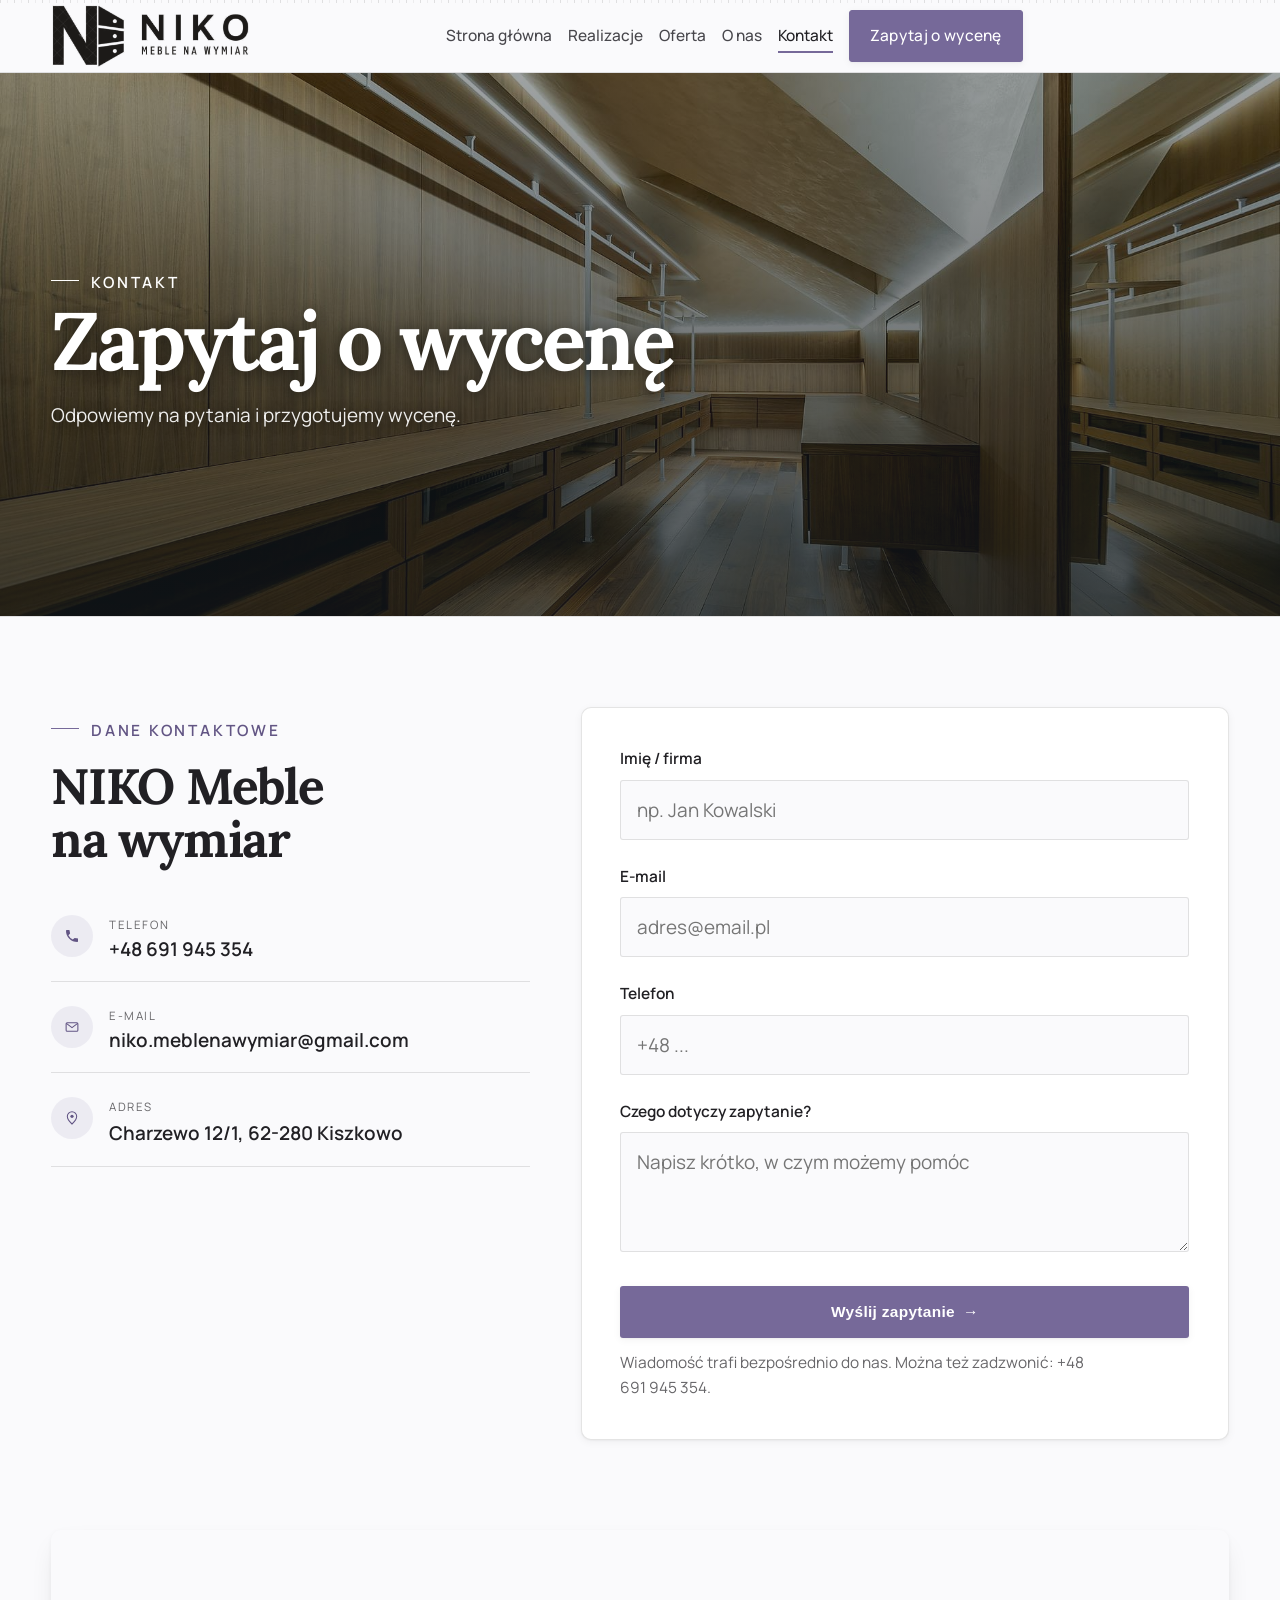
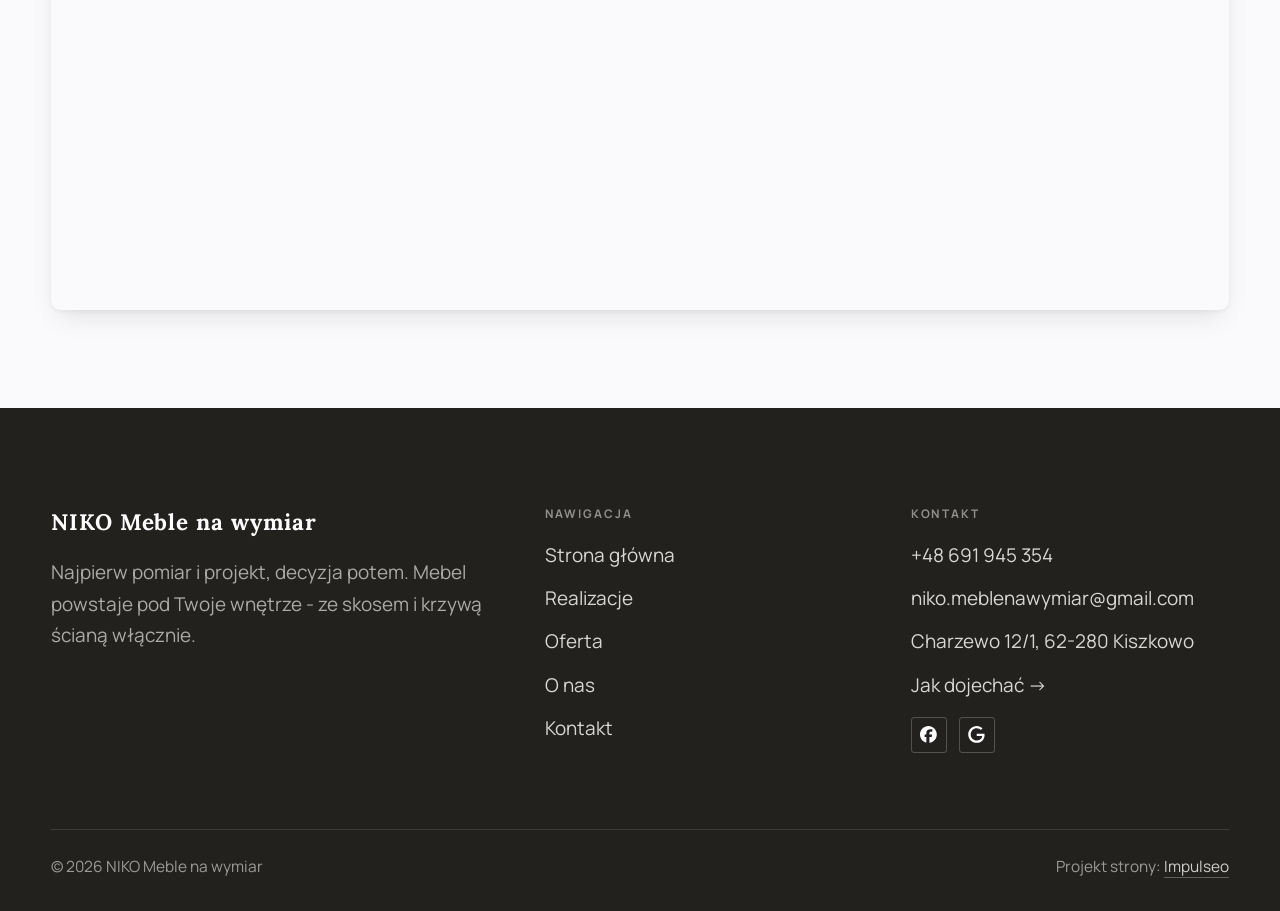
==== commit 90f8ed83: "[claude-edit][cmt:1096a208-60cd-424c-87cf-777d51d003d7] wejście „przecięta deska" + smaczki stolarsk" ====
--- a/kontakt.html
+++ b/kontakt.html
@@ -20,13 +20,13 @@
 <link rel="preconnect" href="https://fonts.googleapis.com">
 <link rel="preconnect" href="https://fonts.gstatic.com" crossorigin>
 <link href="https://fonts.googleapis.com/css2?family=Lora:wght@500;600;700&family=Manrope:wght@400;500;600&display=swap" rel="stylesheet">
-<link rel="stylesheet" href="assets/styles.css?v=0fdbaa91">
+<link rel="stylesheet" href="assets/styles.css?v=stol0909">
 </head>
 <body>
 
 <header class="nav">
   <div class="wrap nav-inner">
-    <a class="brand brand-has-logo" href="index.html"><img class="brand-logo" src="img/logo.jpg" alt="NIKO Meble na wymiar" width="720" height="720" decoding="async"></a>
+    <a class="brand brand-has-logo" href="index.html"><img class="brand-logo" src="img/logo-znak.png" alt="NIKO Meble na wymiar" width="679" height="219" decoding="async"></a>
     <nav class="nav-links">
       <a href="index.html">Strona główna</a>
       <a href="realizacje.html">Realizacje</a>
@@ -117,6 +117,6 @@
 <div class="sticky-reserve"><a class="sr-book" href="kontakt.html">Zapytaj o wycenę</a><a class="sr-call" href="tel:+48691945354" aria-label="Zadzwoń"><svg class="ico-tel" width="16" height="16" viewBox="0 0 24 24" fill="none" aria-hidden="true"><path d="M6.6 10.8a15.5 15.5 0 0 0 6.6 6.6l2.2-2.2a1 1 0 0 1 1-.24 11.4 11.4 0 0 0 3.6.58 1 1 0 0 1 1 1V20a1 1 0 0 1-1 1A17 17 0 0 1 3 4a1 1 0 0 1 1-1h3.5a1 1 0 0 1 1 1c0 1.25.2 2.46.58 3.6a1 1 0 0 1-.25 1l-2.23 2.2Z" fill="currentColor"/></svg></a></div>
 <div class="demo-wazne" data-do="2026-09-07" data-cykl="3" hidden><svg class="dw-ico" width="13" height="13" viewBox="0 0 24 24" fill="none" aria-hidden="true"><circle cx="12" cy="12" r="8.6" stroke="currentColor" stroke-width="1.8"/><path d="M12 7.2V12l3.3 2" stroke="currentColor" stroke-width="1.8" stroke-linecap="round"/></svg><span class="dw-txt"></span></div>
 
-<script src="assets/main.js"></script>
+<script src="assets/main.js?v=stol0909"></script>
 </body>
 </html>
--- a/assets/styles.css
+++ b/assets/styles.css
@@ -1665,3 +1665,227 @@
 
 /* === szary tekst dociągnięty do czytelności (WCAG 4.5 na wszystkich tłach) === */
 :root{--muted:#676669;}
+
+
+/* ============================================================
+   WARSTWA STOLARSKA (09.09.2026) — wejście „przecięta deska",
+   smaczki warsztatowe i płynniejsze przejścia.
+   Prośba Szymona: „obraz ładowania jak u innych klientów, smaczki
+   w stylu stolarstwa, seksowne animacje i smooth przejścia".
+
+   Zasady, których pilnujemy (skill `wejscie-na-strone`):
+   • kurtyna JASNA (kolor papieru) na CIEMNYM hero — kontrast robi efekt,
+   • odsłona MASKĄ/płytami, nie samym przenikaniem,
+   • trzy takty: znak → rzaz (nacięcie) → rozejście płyt,
+   • cały ruch pod 1,6 s, cztery bezpieczniki (limit czasu, klik, scroll, RM),
+   • znak leci DOKŁADNIE ten sam element co w pasku i ZAWSZE po jasnym tle
+     (płyta górna ucieka wolniejszą krzywą, więc znak jej nie wyprzedza „na zdjęciu"),
+   • skalujemy znak W DÓŁ (rozmiar na kurtynie robi width/height, nie scale).
+   ============================================================ */
+
+:root{
+  --drewno:#B98A4E;              /* trociny/rzaz — ciepły akcent TYLKO na wejściu */
+  --wj-w:320px; --wj-h:103px;    /* wartości zapasowe; realne liczy skrypt za </header> */
+  --wj-zmniejsz:.62; --wj-px:0px; --wj-py:0px;
+  --wj-baza-w:206px; --wj-baza-h:64px;
+  --wj-rzaz:56vh;
+}
+
+.wej{display:none}
+.wej-on .wej{display:block}
+.wej-on .wej-plyta,.wej-on .wej-rzaz{position:fixed;left:0;right:0;z-index:9500;pointer-events:none}
+
+/* PŁYTY — jasna „deska" ze słojami i dwoma sękami. Kryją stronę do momentu odsłony. */
+.wej-plyta{
+  background:
+    /* ⛔ bez „sęków" z radial-gradient - na zrzucie czytały się jak brudne smugi, nie jak drewno */
+    repeating-linear-gradient(90deg, rgba(122,96,58,.05) 0 1px, rgba(122,96,58,0) 1px 9px),
+    repeating-linear-gradient(90deg, rgba(35,33,30,.028) 0 2px, rgba(35,33,30,0) 2px 27px),
+    linear-gradient(180deg,#FDFCFB 0%, #F2F0EB 100%);
+  /* Obie płyty rysują TĘ SAMĄ deskę (jeden kadr 100vw x 100vh, dolna przesunięta o rzaz),
+     więc do momentu cięcia widać jeden kawałek drewna, a nie dwa sklejone panele. */
+  background-size:100vw 100vh;
+  background-repeat:no-repeat;
+  will-change:transform;
+  transition:transform .68s cubic-bezier(.66,0,.24,1) .08s;
+}
+.wej-gora{top:0;height:var(--wj-rzaz);background-position:0 0}
+.wej-dol{top:var(--wj-rzaz);bottom:0;background-position:0 calc(-1 * var(--wj-rzaz))}
+.wej-out .wej-gora{transform:translateY(-101%)}
+.wej-out .wej-dol{transform:translateY(101%)}
+
+/* RZAZ — nacięcie jedzie od lewej do prawej, przed nim punkt cięcia, spod niego lecą trociny */
+.wej-rzaz{top:var(--wj-rzaz);height:0;z-index:9501;overflow:visible}
+.wej-rzaz::before{
+  content:"";position:absolute;left:0;right:0;top:-1px;height:2px;
+  background:linear-gradient(90deg,var(--drewno),rgba(185,138,78,.35));
+  transform:scaleX(0);transform-origin:0 50%;
+  transition:transform .46s cubic-bezier(.16,1,.3,1) .14s;
+}
+.wej-gra .wej-rzaz::before{transform:scaleX(1)}
+.wej-out .wej-rzaz::before{opacity:0;transition:opacity .28s ease}
+
+.wej-pila{position:absolute;left:0;top:-5px;width:10px;height:10px;border-radius:50%;
+  background:radial-gradient(circle,#F3D6A6 0%,var(--drewno) 45%,rgba(185,138,78,0) 70%);
+  opacity:0;transform:translateX(0)}
+.wej-gra .wej-pila{animation:wejPila .46s cubic-bezier(.16,1,.3,1) .14s both}
+@keyframes wejPila{
+  0%{opacity:0;transform:translateX(0)}
+  12%{opacity:1}
+  85%{opacity:1}
+  100%{opacity:0;transform:translateX(calc(100vw - 10px))}
+}
+
+.wej-pyl{position:absolute;left:0;right:0;top:0;height:0}
+.wej-pyl i{position:absolute;top:-2px;width:4px;height:4px;border-radius:1px;
+  background:rgba(163,116,58,.95);opacity:0}
+.wej-gra .wej-pyl i{animation:wejPyl .9s cubic-bezier(.3,.7,.5,1) both}
+@keyframes wejPyl{
+  0%{opacity:0;transform:translate(0,0) rotate(0deg)}
+  18%{opacity:1}
+  100%{opacity:0;transform:translate(var(--dx,6px),52px) rotate(190deg)}
+}
+.wej-pyl i:nth-child(1){left:16%;--dx:-9px;animation-delay:.20s}
+.wej-pyl i:nth-child(2){left:29%;--dx:7px; animation-delay:.26s}
+.wej-pyl i:nth-child(3){left:43%;--dx:-6px;animation-delay:.32s}
+.wej-pyl i:nth-child(4){left:57%;--dx:10px;animation-delay:.38s}
+.wej-pyl i:nth-child(5){left:71%;--dx:-8px;animation-delay:.44s}
+.wej-pyl i:nth-child(6){left:84%;--dx:5px; animation-delay:.50s}
+
+/* ZNAK — ten sam obraz co w pasku: wyłania się spod maski, ostrzeje, po odsłonie
+   wraca na swoje miejsce w nawigacji (scale ZAWSZE < 1, więc nigdy się nie rozmywa). */
+.wej-znak .brand{width:var(--wj-baza-w);height:var(--wj-baza-h);flex:0 0 auto}
+.wej-znak .brand-logo{
+  position:fixed;left:50%;top:50%;z-index:9502;
+  width:var(--wj-w);height:var(--wj-h);max-width:none;
+  transform:translate(-50%,-50%) scale(1.045);
+  clip-path:inset(0 100% 0 0);
+  filter:blur(14px);
+  transition:transform .72s cubic-bezier(.16,.84,.44,1),
+             clip-path .5s cubic-bezier(.16,1,.3,1),
+             filter .5s cubic-bezier(.16,1,.3,1);
+}
+.wej-gra .brand-logo{clip-path:inset(0 0 0 0);filter:blur(0);transform:translate(-50%,-50%) scale(1)}
+.wej-out .brand-logo{
+  transform:translate(calc(-50% + var(--wj-px)),calc(-50% + var(--wj-py))) scale(var(--wj-zmniejsz));
+}
+/* ⚠️ Pasek ma position:sticky + z-index:50, czyli WŁASNY kontekst nakładania - bez podniesienia
+   całego paska lecący znak zostaje POD kurtyną i wejście wygląda na puste (zmierzone 09.09).
+   iOS: rozmycie tła paska potrafi się narysować NAD lecącym znakiem - na czas wejścia gasimy. */
+.wej-on .nav{
+  z-index:9502;
+  backdrop-filter:none;-webkit-backdrop-filter:none;
+  background:transparent;border-bottom-color:transparent;box-shadow:none;
+}
+.wej-on .nav-links,.wej-on .nav-toggle{opacity:0}
+/* Tło paska wraca JESZCZE POD PŁYTĄ (0,26 s po starcie odsłony, płyta schodzi 0,76 s) —
+   dzięki temu znak nigdy nie ląduje na ciemnym zdjęciu. */
+.wej-out .nav{background:var(--paper);transition:background .28s ease .26s}
+.wej-out .nav-links,.wej-out .nav-toggle{animation:stolPokazNav .5s ease .34s both}
+@keyframes stolPokazNav{from{opacity:0}to{opacity:1}}
+
+/* Animacje TŁA, które grają pod kurtyną, gasimy klasą TRWAŁĄ — inaczej pierwszy ekran
+   wychodzi spod płyt wyblakły (albo puszcza się drugi raz po zdjęciu klas). */
+.bez-wejscia-tla .hero-cine>img{animation:none}
+
+@media (prefers-reduced-motion:reduce){
+  .wej{display:none !important}
+}
+
+
+/* ---------- SMACZEK 1: MIARKA STOLARSKA U GÓRY ----------
+   Pasek postępu czytania dostaje podziałkę jak calówka - wypełnia się w miarę
+   przewijania. Kreski są stałe, kolorowy pasek jedzie po nich. */
+.stol-miarka{
+  position:fixed;top:0;left:0;right:0;height:3px;z-index:59;pointer-events:none;
+  background:repeating-linear-gradient(90deg,
+    rgba(35,33,30,.20) 0 1px, rgba(35,33,30,0) 1px 7px,
+    rgba(35,33,30,.10) 7px 8px, rgba(35,33,30,0) 8px 14px);
+  opacity:.6;
+}
+.mt-progress{height:3px}
+/* bez ruchu pasek postępu znika (base, linia 1401) - podziałka bez niego byłaby
+   samotną kreską pod paskiem, więc chowamy ją razem z nim */
+@media (prefers-reduced-motion:reduce){
+  .stol-miarka{display:none}
+}
+
+/* ---------- SMACZEK 2: POLITURA NA KAFLACH ----------
+   Po najechaniu po zdjęciu przejeżdża pasmo światła - tak jak po świeżo
+   polakierowanym froncie. Dokładka do standardowego zoomu, nie zamiast niego.
+   ⛔ NA BRAMKACH IDZIE ::before, NIE ::after - `.gateway::after` (linia 518) to ciemny
+   welon pod białym tytułem kafla. Przepisanie go politurą skasowałoby welon i biały
+   napis siadłby na jasnym zdjęciu (złapane 09.09.2026 przed commitem). */
+.tile::after,.gateway::before{
+  content:"";position:absolute;inset:0;z-index:1;pointer-events:none;
+  background:linear-gradient(105deg,
+    rgba(255,255,255,0) 38%, rgba(255,255,255,.30) 50%, rgba(255,255,255,0) 62%);
+  transform:translateX(-120%);
+  opacity:0;
+}
+@media (hover:hover){
+  .tile:hover::after,.gateway:hover::before{
+    opacity:1;transform:translateX(120%);
+    transition:transform 1.15s cubic-bezier(.16,.84,.44,1),opacity .2s linear;
+  }
+}
+@media (prefers-reduced-motion:reduce){
+  .tile::after,.gateway::before{display:none}
+}
+
+/* ---------- SMACZEK 3: RYSA OŁÓWKA POD NAGŁÓWKIEM ----------
+   Kreska pod nagłówkiem dojeżdża jak pociągnięcie ołówkiem stolarskim:
+   ma grafitową fakturę i lekko ścięty koniec. */
+.head h2::after{
+  height:2px;
+  background:linear-gradient(90deg,var(--ink) 0%,var(--ink) 62%,rgba(35,33,30,.35) 100%);
+  transition:width 1.05s cubic-bezier(.16,1,.3,1) .18s;
+}
+.head.reveal.in h2::after,.head.center.reveal.in h2::after{width:74px}
+
+/* ---------- SMACZEK 4: „WBIJANIE DESKI" W PASKU HASEŁ ----------
+   Hasła nie pojawiają się - wchodzą kolejno z boku i przytrzaskują się o kreskę
+   akcentu, która dobija do pełnej wysokości. Kolejność robi stagger z warstwy ruchu. */
+.mt-on .strip .item{
+  position:relative;
+  --wb-d:calc(var(--i,0) * 90ms);
+  transform:none;                 /* zamiast pionowego wjazdu z .reveal - deska wchodzi z boku */
+  translate:-16px 0;
+  border-left-color:transparent;  /* kreska akcentu dobija dopiero na końcu (::before) */
+  transition:opacity .5s var(--mt-ease) var(--wb-d,0s),
+             translate .55s cubic-bezier(.2,1.2,.45,1) var(--wb-d,0s);
+}
+.mt-on .strip .item.in{translate:0 0}
+.mt-on .strip .item::before{
+  content:"";position:absolute;left:-2px;top:50%;bottom:50%;width:2px;
+  background:var(--accent);
+  transition:top .42s cubic-bezier(.16,1,.3,1) calc(var(--wb-d,0s) + .12s),
+             bottom .42s cubic-bezier(.16,1,.3,1) calc(var(--wb-d,0s) + .12s);
+}
+.mt-on .strip .item.in::before{top:0;bottom:0}
+@media (prefers-reduced-motion:reduce){
+  .mt-on .strip .item{translate:0 0}
+  .mt-on .strip .item::before{top:0;bottom:0}
+}
+
+/* ---------- SMOOTH: przejścia między podstronami ----------
+   (scroll-behavior:smooth siedzi już w rdzeniu, razem z wyłącznikiem
+   dla prefers-reduced-motion - nie dublujemy go tutaj.) */
+@media (prefers-reduced-motion:no-preference){
+  ::view-transition-old(root){animation:stolVtOut .24s ease both}
+  ::view-transition-new(root){animation:stolVtIn .46s cubic-bezier(.16,1,.3,1) both}
+  @keyframes stolVtOut{from{opacity:1;transform:translateY(0)}to{opacity:0;transform:translateY(-8px)}}
+  @keyframes stolVtIn{from{opacity:0;transform:translateY(14px)}to{opacity:1;transform:translateY(0)}}
+}
+
+
+/* ---------- HOVER BEZ ODZIEDZICZONEGO OPÓŹNIENIA ----------
+   `.reveal` niesie `transition-delay` stagger'a (i * 70 ms) i ZOSTAJE on na elemencie
+   na zawsze - najechanie na trzeci kafel reagowało dopiero po 280 ms i wyglądało jak
+   zacięcie strony (bramka wyglądu, 09.09.2026). Gdy karta już osiadła (`mt-settled`
+   dokłada warstwa ruchu 1,6 s po odsłonie), zerujemy opóźnienie.
+   Selektory muszą przebić `.gallery .reveal:nth-child(n)` z warstwy ruchu. */
+.gallery .reveal.mt-settled:nth-child(n),
+.gateways .reveal.mt-settled:nth-child(n),
+.svc-grid .reveal.mt-settled:nth-child(n),
+.reveal.mt-settled,.mt-ph.mt-settled{transition-delay:0s}
